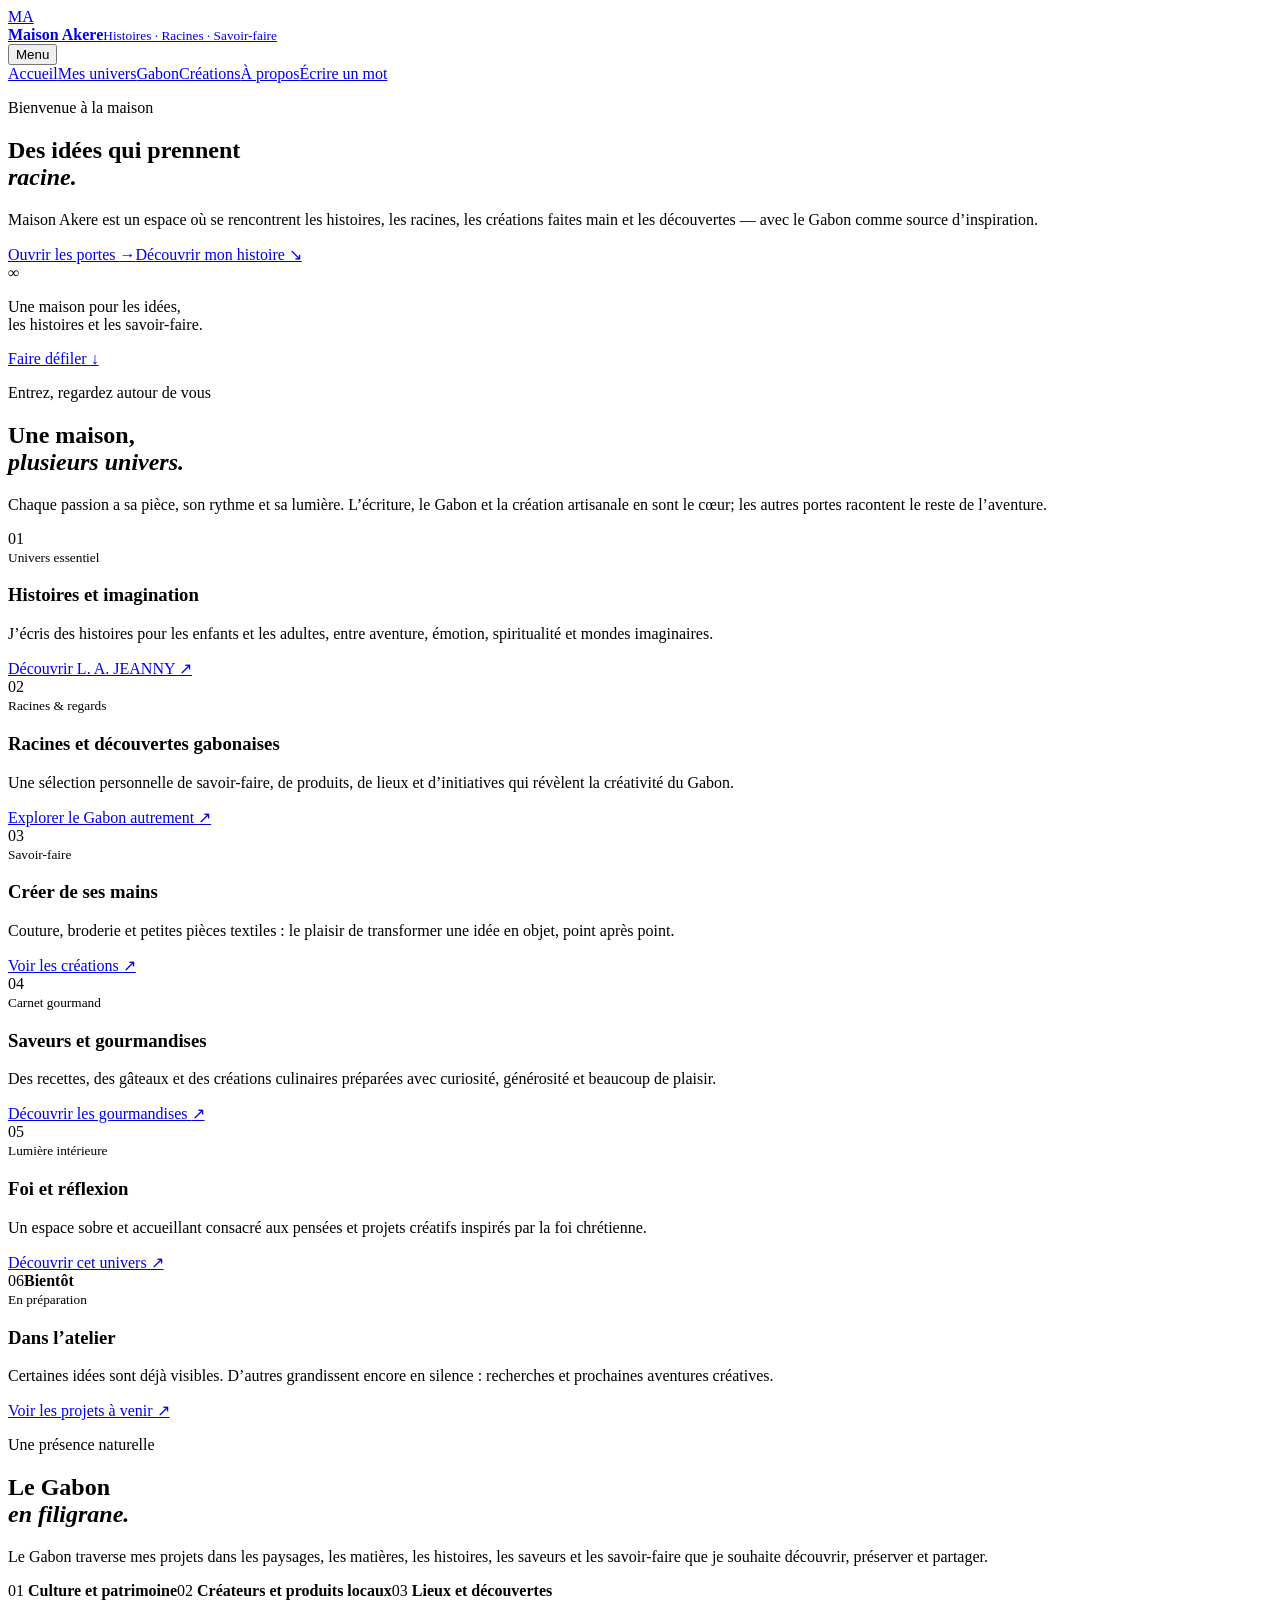
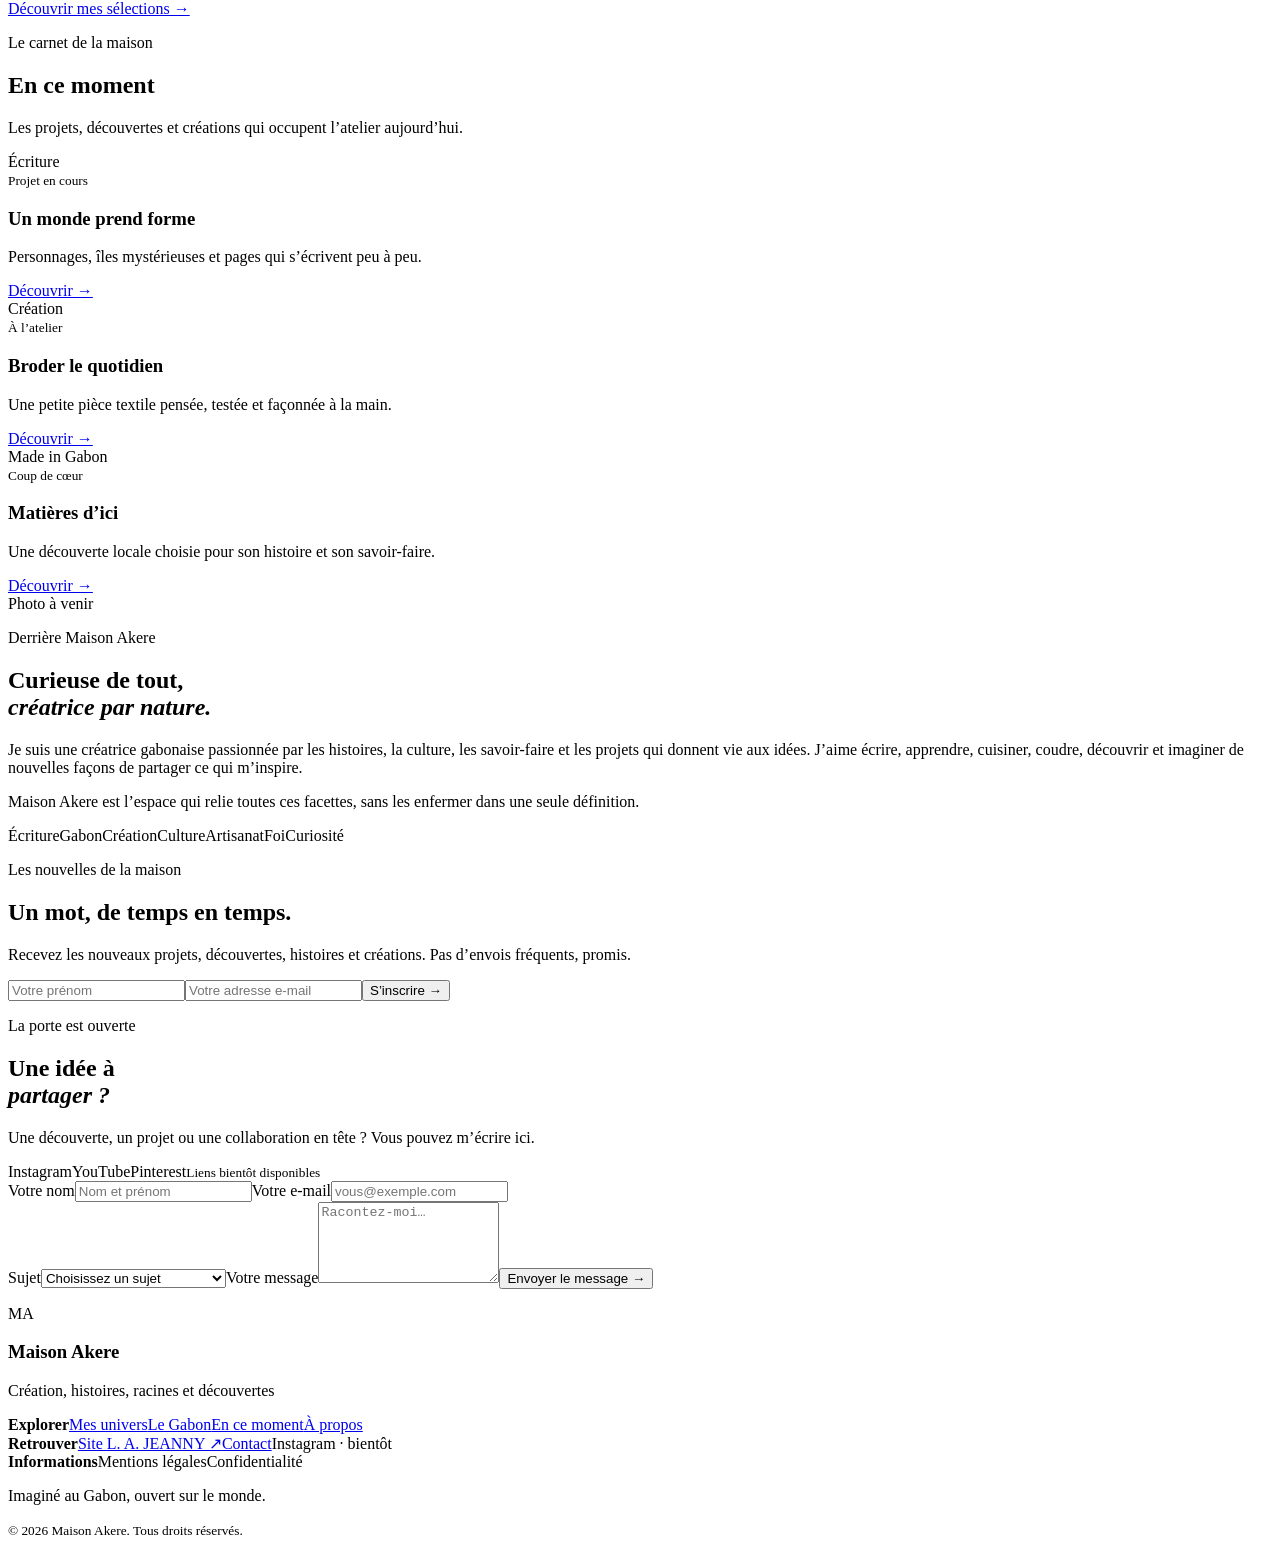
==== index.html @ 257a2a47 "Add Maison Akere website" ====
<!doctype html>
<html lang="fr">
<head>
  <meta charset="utf-8"><meta name="viewport" content="width=device-width,initial-scale=1">
  <meta name="description" content="Maison Akere : histoires, racines et savoir-faire.">
  <title>Maison Akere — Histoires, racines et savoir-faire</title>
  <link rel="stylesheet" href="style.css">
</head>
<body>
<header class="site-header"><a class="brand" href="#accueil"><span>MA</span><div><b>Maison Akere</b><small>Histoires · Racines · Savoir-faire</small></div></a><button class="menu" aria-expanded="false">Menu</button><nav><a href="#accueil">Accueil</a><a href="#univers">Mes univers</a><a href="#gabon">Gabon</a><a href="#creations">Créations</a><a href="#apropos">À propos</a><a class="nav-cta" href="#contact">Écrire un mot</a></nav></header>
<main>
<section class="hero" id="accueil"><div class="hero-image"></div><div class="hero-shade"></div><div class="hero-content"><p class="eyebrow light">Bienvenue à la maison</p><h1>Des idées qui prennent<br><em>racine.</em></h1><p>Maison Akere est un espace où se rencontrent les histoires, les racines, les créations faites main et les découvertes — avec le Gabon comme source d’inspiration.</p><div class="actions"><a class="button gold" href="#univers">Ouvrir les portes <span>→</span></a><a class="text-link light" href="#apropos">Découvrir mon histoire ↘</a></div></div><div class="hero-note"><span>∞</span><p>Une maison pour les idées,<br>les histoires et les savoir-faire.</p></div><a href="#univers" class="scroll">Faire défiler <i>↓</i></a></section>

<section class="intro section-pad" id="univers"><div><p class="eyebrow">Entrez, regardez autour de vous</p><h2>Une maison,<br><em>plusieurs univers.</em></h2></div><p class="lead">Chaque passion a sa pièce, son rythme et sa lumière. L’écriture, le Gabon et la création artisanale en sont le cœur; les autres portes racontent le reste de l’aventure.</p></section>

<section class="rooms section-pad" id="creations">
<article class="room featured"><div class="room-img writing"><span>01</span></div><div class="room-copy"><small>Univers essentiel</small><h3>Histoires et imagination</h3><p>J’écris des histoires pour les enfants et les adultes, entre aventure, émotion, spiritualité et mondes imaginaires.</p><a href="https://la-jeanny-auteure.thewordofgodrevealed.chatgpt.site/" target="_blank" rel="noreferrer">Découvrir L. A. JEANNY <span>↗</span></a></div></article>
<article class="room featured"><div class="room-img roots"><span>02</span></div><div class="room-copy"><small>Racines & regards</small><h3>Racines et découvertes gabonaises</h3><p>Une sélection personnelle de savoir-faire, de produits, de lieux et d’initiatives qui révèlent la créativité du Gabon.</p><a href="#gabon">Explorer le Gabon autrement <span>↗</span></a></div></article>
<article class="room featured"><div class="room-img craft"><span>03</span></div><div class="room-copy"><small>Savoir-faire</small><h3>Créer de ses mains</h3><p>Couture, broderie et petites pièces textiles : le plaisir de transformer une idée en objet, point après point.</p><a href="#contact">Voir les créations <span>↗</span></a></div></article>
<article class="room"><div class="room-img cake"><span>04</span></div><div class="room-copy"><small>Carnet gourmand</small><h3>Saveurs et gourmandises</h3><p>Des recettes, des gâteaux et des créations culinaires préparées avec curiosité, générosité et beaucoup de plaisir.</p><a href="#moment">Découvrir les gourmandises <span>↗</span></a></div></article>
<article class="room"><div class="room-img faith"><span>05</span></div><div class="room-copy"><small>Lumière intérieure</small><h3>Foi et réflexion</h3><p>Un espace sobre et accueillant consacré aux pensées et projets créatifs inspirés par la foi chrétienne.</p><a href="#moment">Découvrir cet univers <span>↗</span></a></div></article>
<article class="room"><div class="room-img workshop"><span>06</span><b>Bientôt</b></div><div class="room-copy"><small>En préparation</small><h3>Dans l’atelier</h3><p>Certaines idées sont déjà visibles. D’autres grandissent encore en silence : recherches et prochaines aventures créatives.</p><a href="#moment">Voir les projets à venir <span>↗</span></a></div></article>
</section>

<section class="gabon" id="gabon"><div class="gabon-photo"></div><div class="gabon-copy"><p class="eyebrow light">Une présence naturelle</p><h2>Le Gabon<br><em>en filigrane.</em></h2><p>Le Gabon traverse mes projets dans les paysages, les matières, les histoires, les saveurs et les savoir-faire que je souhaite découvrir, préserver et partager.</p><div class="gabon-list"><span>01 <b>Culture et patrimoine</b></span><span>02 <b>Créateurs et produits locaux</b></span><span>03 <b>Lieux et découvertes</b></span></div><a class="button outline" href="#moment">Découvrir mes sélections →</a></div></section>

<section class="now section-pad" id="moment"><div class="section-head"><div><p class="eyebrow">Le carnet de la maison</p><h2>En ce moment</h2></div><p>Les projets, découvertes et créations qui occupent l’atelier aujourd’hui.</p></div><div class="now-grid"><article><div class="now-img book"><span>Écriture</span></div><small>Projet en cours</small><h3>Un monde prend forme</h3><p>Personnages, îles mystérieuses et pages qui s’écrivent peu à peu.</p><a href="https://la-jeanny-auteure.thewordofgodrevealed.chatgpt.site/" target="_blank" rel="noreferrer">Découvrir →</a></article><article><div class="now-img stitch"><span>Création</span></div><small>À l’atelier</small><h3>Broder le quotidien</h3><p>Une petite pièce textile pensée, testée et façonnée à la main.</p><a href="#contact">Découvrir →</a></article><article><div class="now-img local"><span>Made in Gabon</span></div><small>Coup de cœur</small><h3>Matières d’ici</h3><p>Une découverte locale choisie pour son histoire et son savoir-faire.</p><a href="#gabon">Découvrir →</a></article></div></section>

<section class="about section-pad" id="apropos"><div class="portrait"><span>Photo à venir</span></div><div class="about-copy"><p class="eyebrow">Derrière Maison Akere</p><h2>Curieuse de tout,<br><em>créatrice par nature.</em></h2><p>Je suis une créatrice gabonaise passionnée par les histoires, la culture, les savoir-faire et les projets qui donnent vie aux idées. J’aime écrire, apprendre, cuisiner, coudre, découvrir et imaginer de nouvelles façons de partager ce qui m’inspire.</p><p>Maison Akere est l’espace qui relie toutes ces facettes, sans les enfermer dans une seule définition.</p><div class="tags"><span>Écriture</span><span>Gabon</span><span>Création</span><span>Culture</span><span>Artisanat</span><span>Foi</span><span>Curiosité</span></div></div></section>

<section class="newsletter"><div><p class="eyebrow light">Les nouvelles de la maison</p><h2>Un mot, de temps en temps.</h2><p>Recevez les nouveaux projets, découvertes, histoires et créations. Pas d’envois fréquents, promis.</p></div><form data-message="Merci ! La newsletter ouvrira prochainement."><input aria-label="Votre prénom" placeholder="Votre prénom" required><input aria-label="Votre adresse e-mail" type="email" placeholder="Votre adresse e-mail" required><button>S’inscrire →</button></form></section>

<section class="contact section-pad" id="contact"><div><p class="eyebrow">La porte est ouverte</p><h2>Une idée à<br><em>partager ?</em></h2><p>Une découverte, un projet ou une collaboration en tête ? Vous pouvez m’écrire ici.</p><div class="socials"><span>Instagram</span><span>YouTube</span><span>Pinterest</span><small>Liens bientôt disponibles</small></div></div><form class="contact-form" data-message="Merci pour votre message. Le formulaire sera bientôt relié à ma messagerie."><div><label>Votre nom<input required placeholder="Nom et prénom"></label><label>Votre e-mail<input required type="email" placeholder="vous@exemple.com"></label></div><label>Sujet<select required><option value="" selected disabled>Choisissez un sujet</option><option>Projet ou collaboration</option><option>Question sur mes livres</option><option>Création artisanale</option><option>Découverte Made in Gabon</option><option>Autre demande</option></select></label><label>Votre message<textarea required rows="5" placeholder="Racontez-moi…"></textarea></label><button class="button dark">Envoyer le message →</button><p class="notice" role="status"></p></form></section>
</main>
<footer><div class="footer-brand"><span>MA</span><h3>Maison Akere</h3><p>Création, histoires, racines et découvertes</p></div><div><b>Explorer</b><a href="#univers">Mes univers</a><a href="#gabon">Le Gabon</a><a href="#moment">En ce moment</a><a href="#apropos">À propos</a></div><div><b>Retrouver</b><a href="https://la-jeanny-auteure.thewordofgodrevealed.chatgpt.site/" target="_blank">Site L. A. JEANNY ↗</a><a href="#contact">Contact</a><span>Instagram · bientôt</span></div><div><b>Informations</b><span>Mentions légales</span><span>Confidentialité</span></div><p class="signature">Imaginé au Gabon, ouvert sur le monde.</p><small class="copyright">© 2026 Maison Akere. Tous droits réservés.</small></footer>
<script src="script.js"></script>
</body></html>
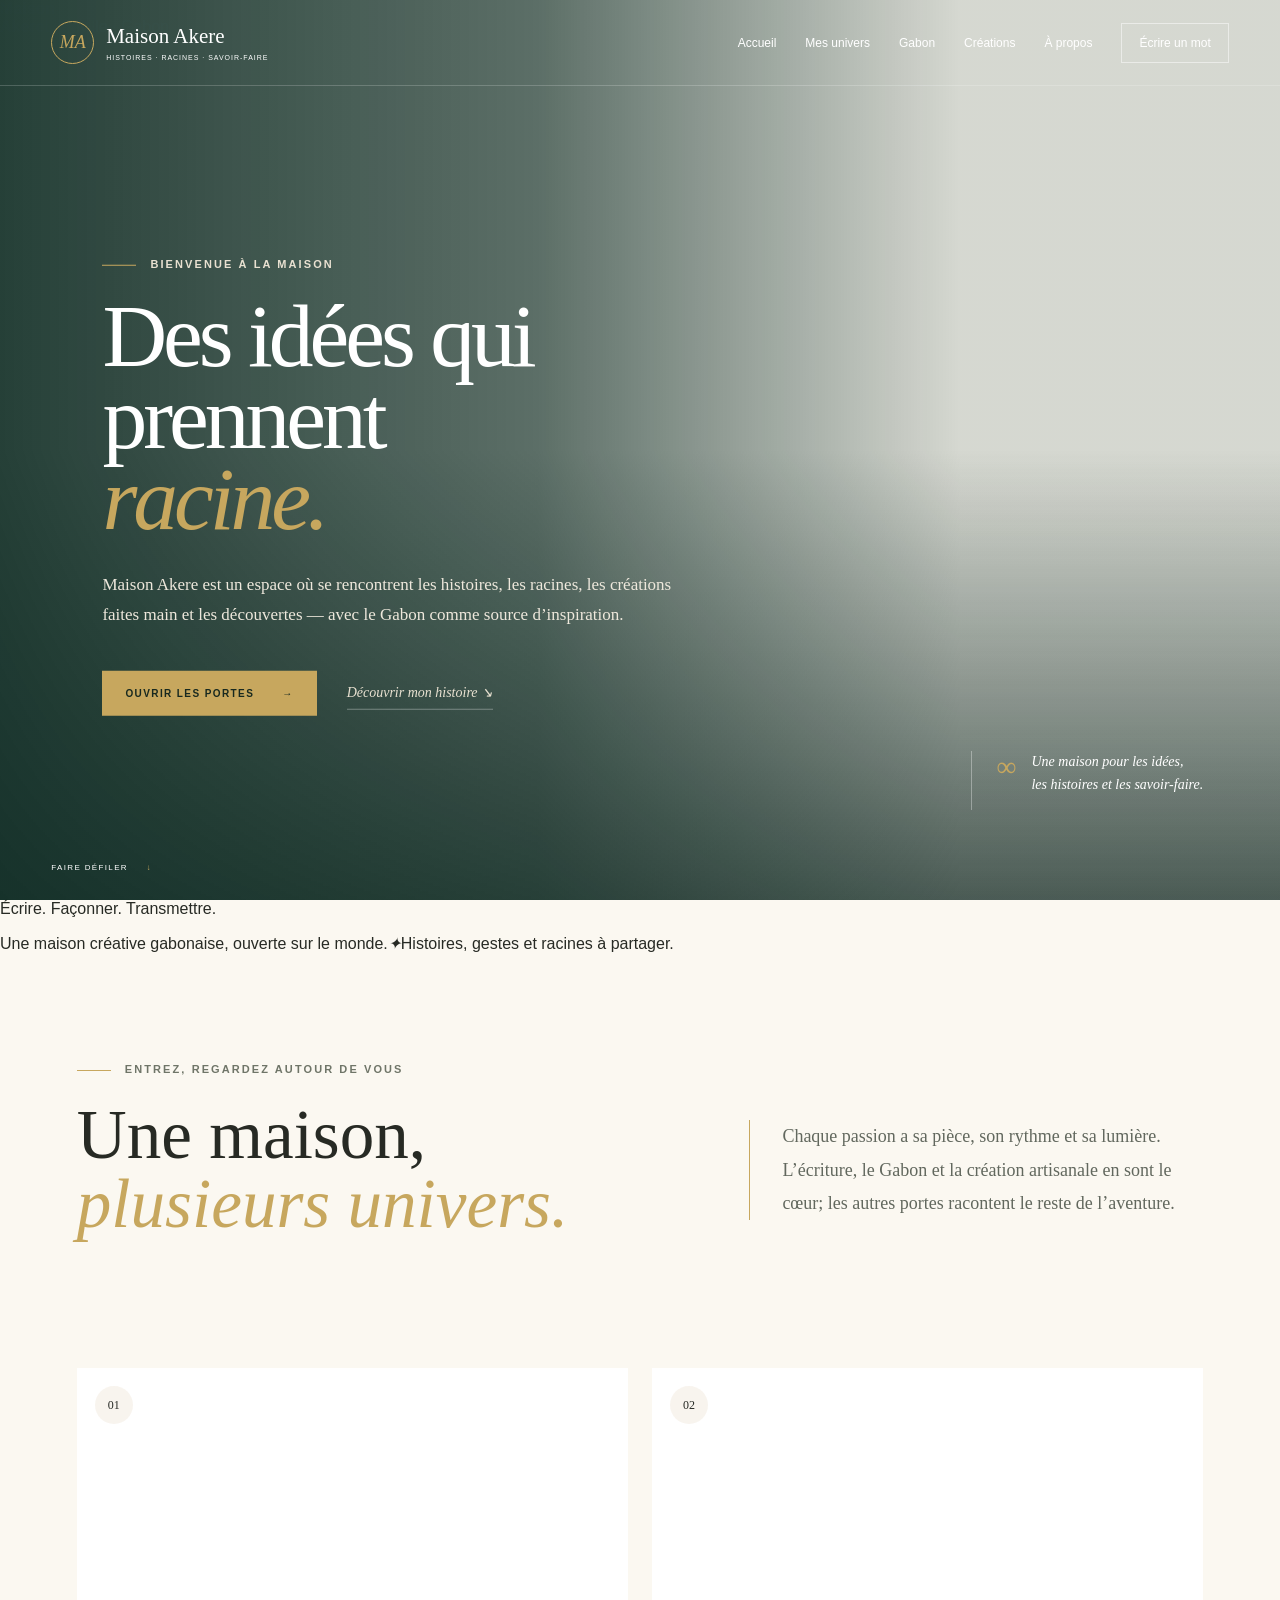
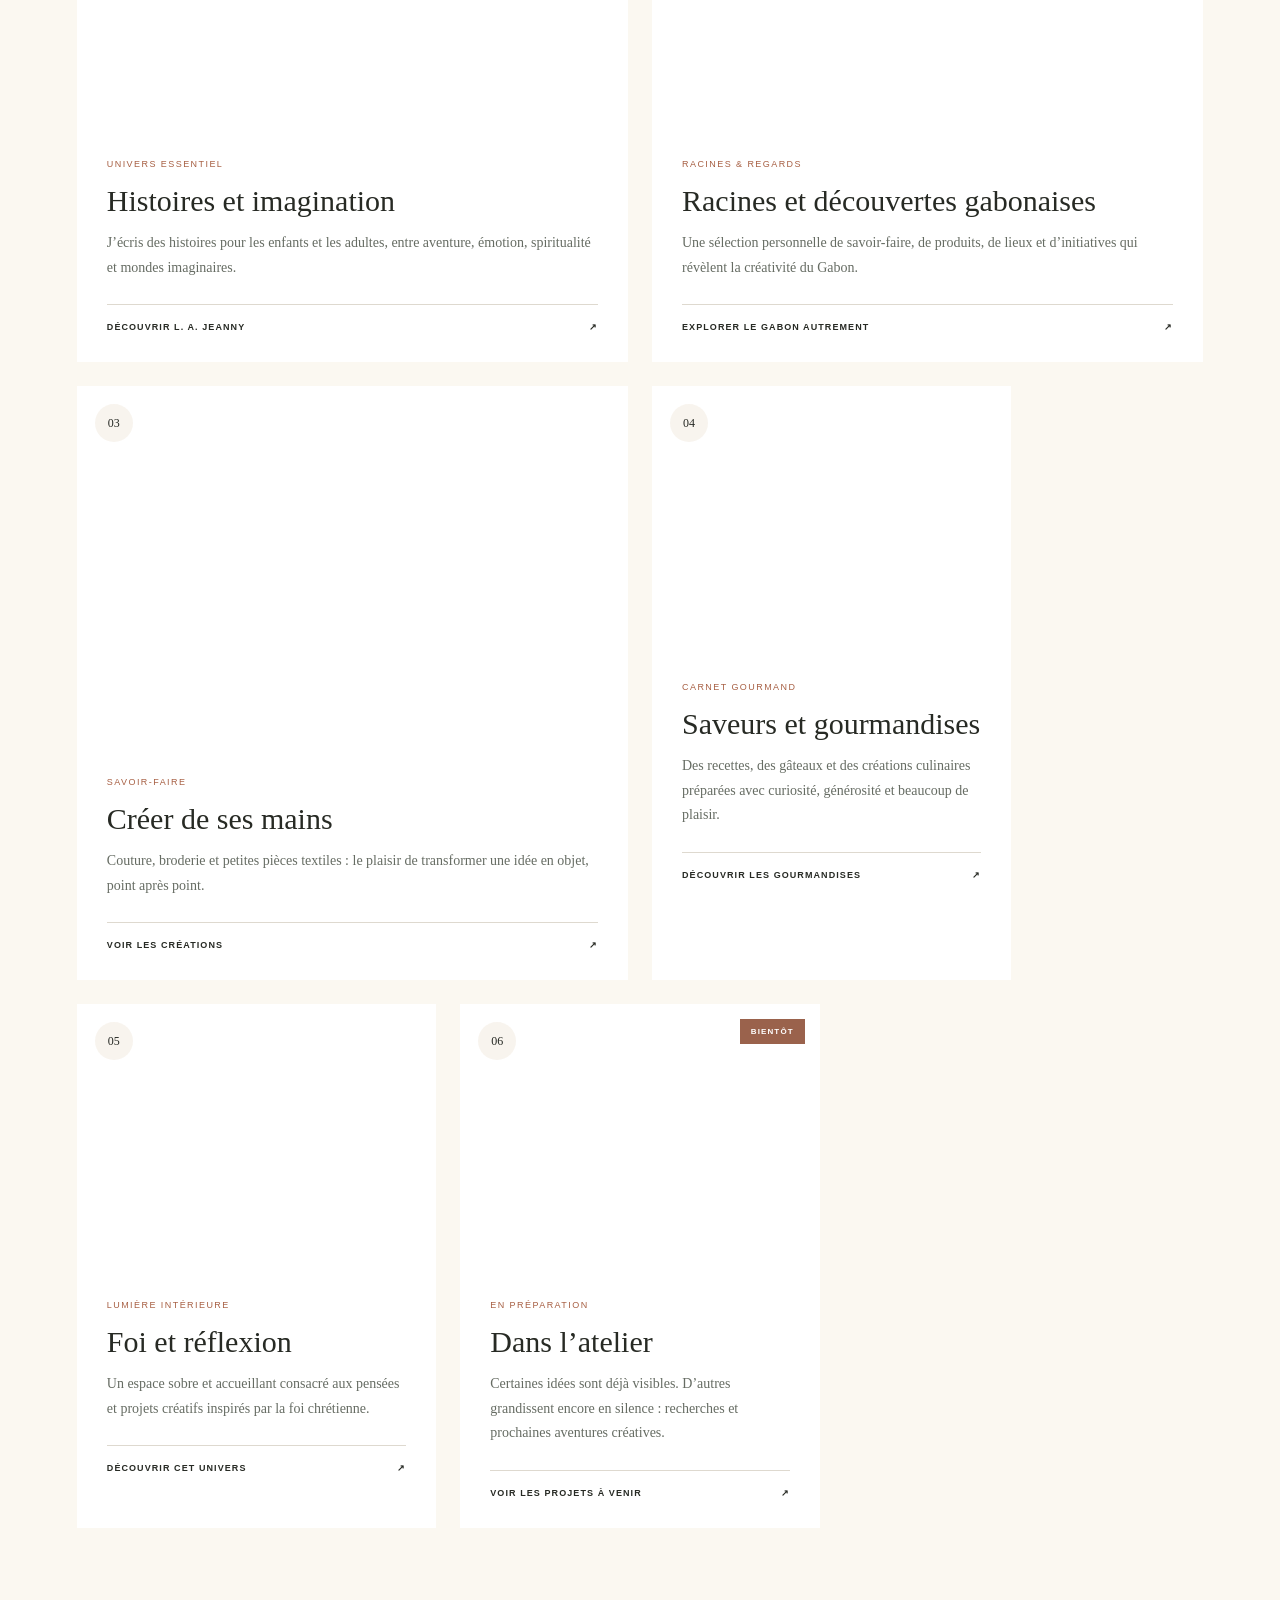
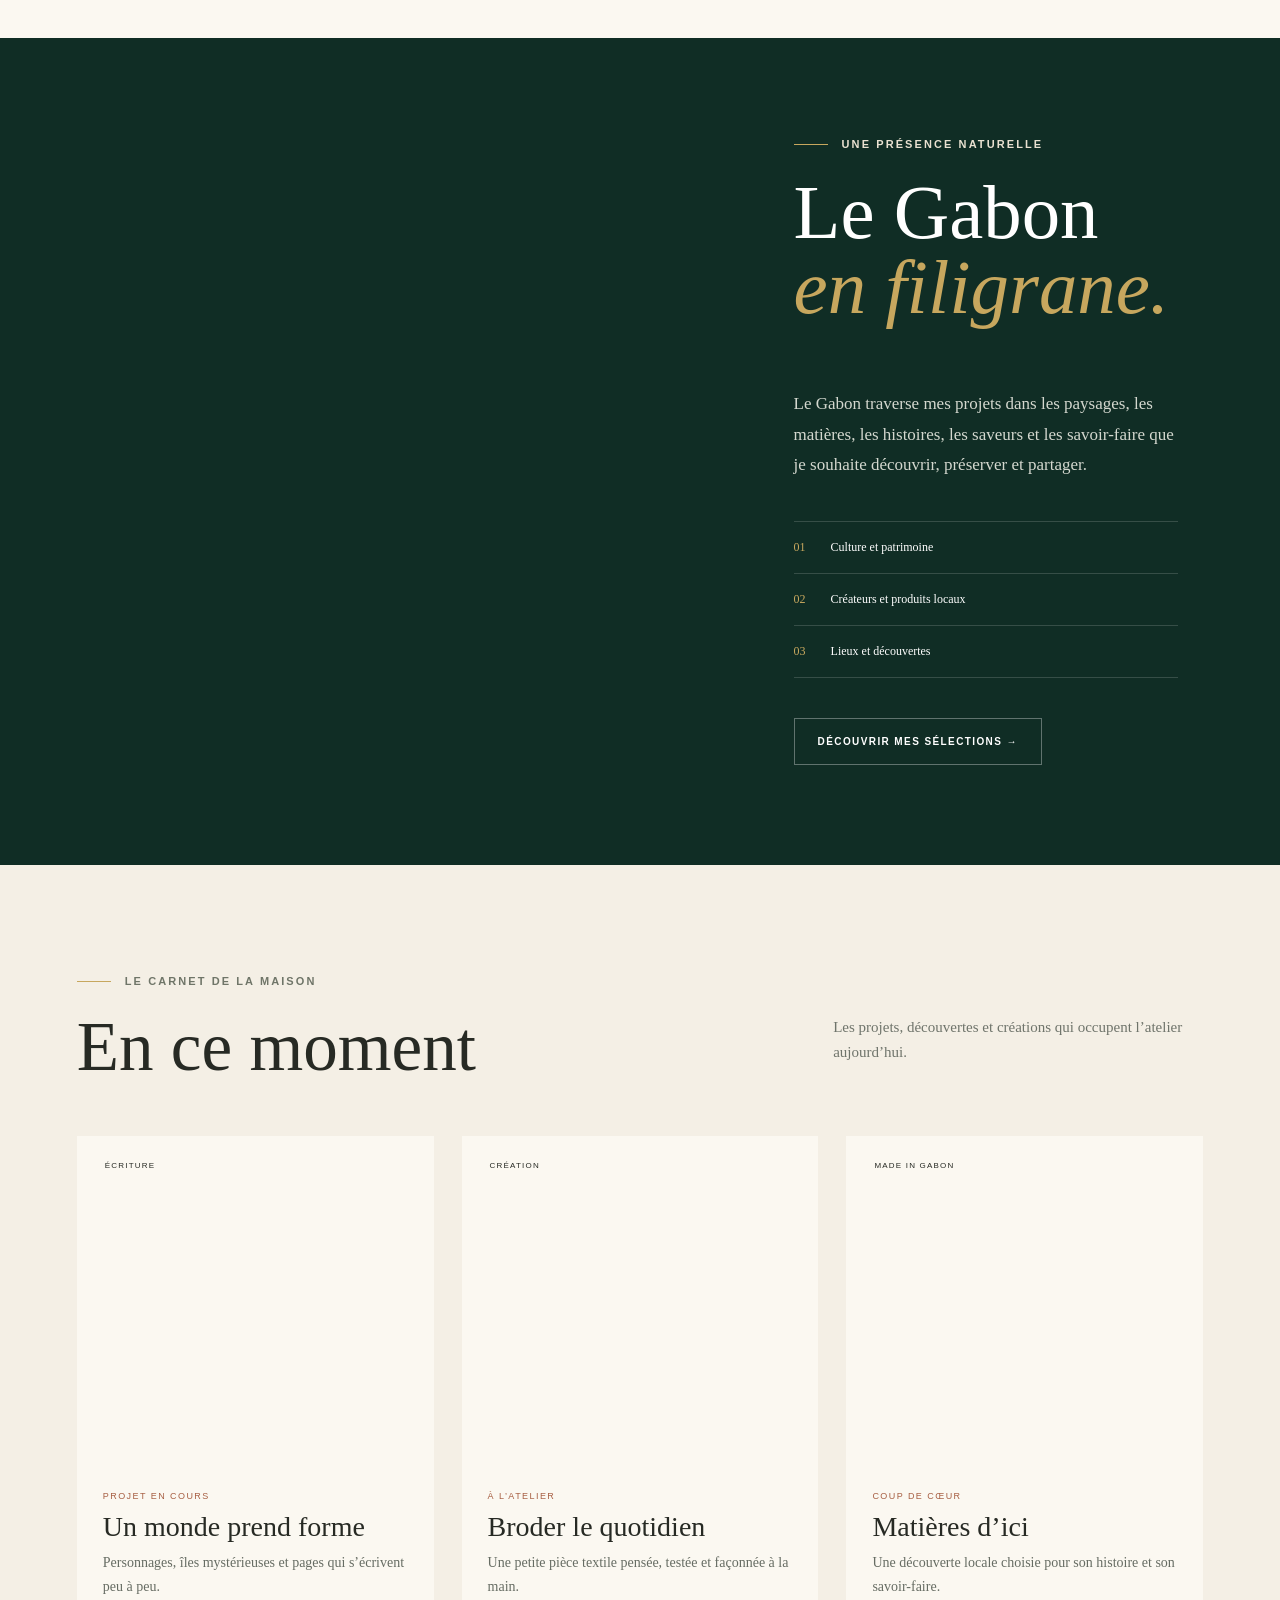
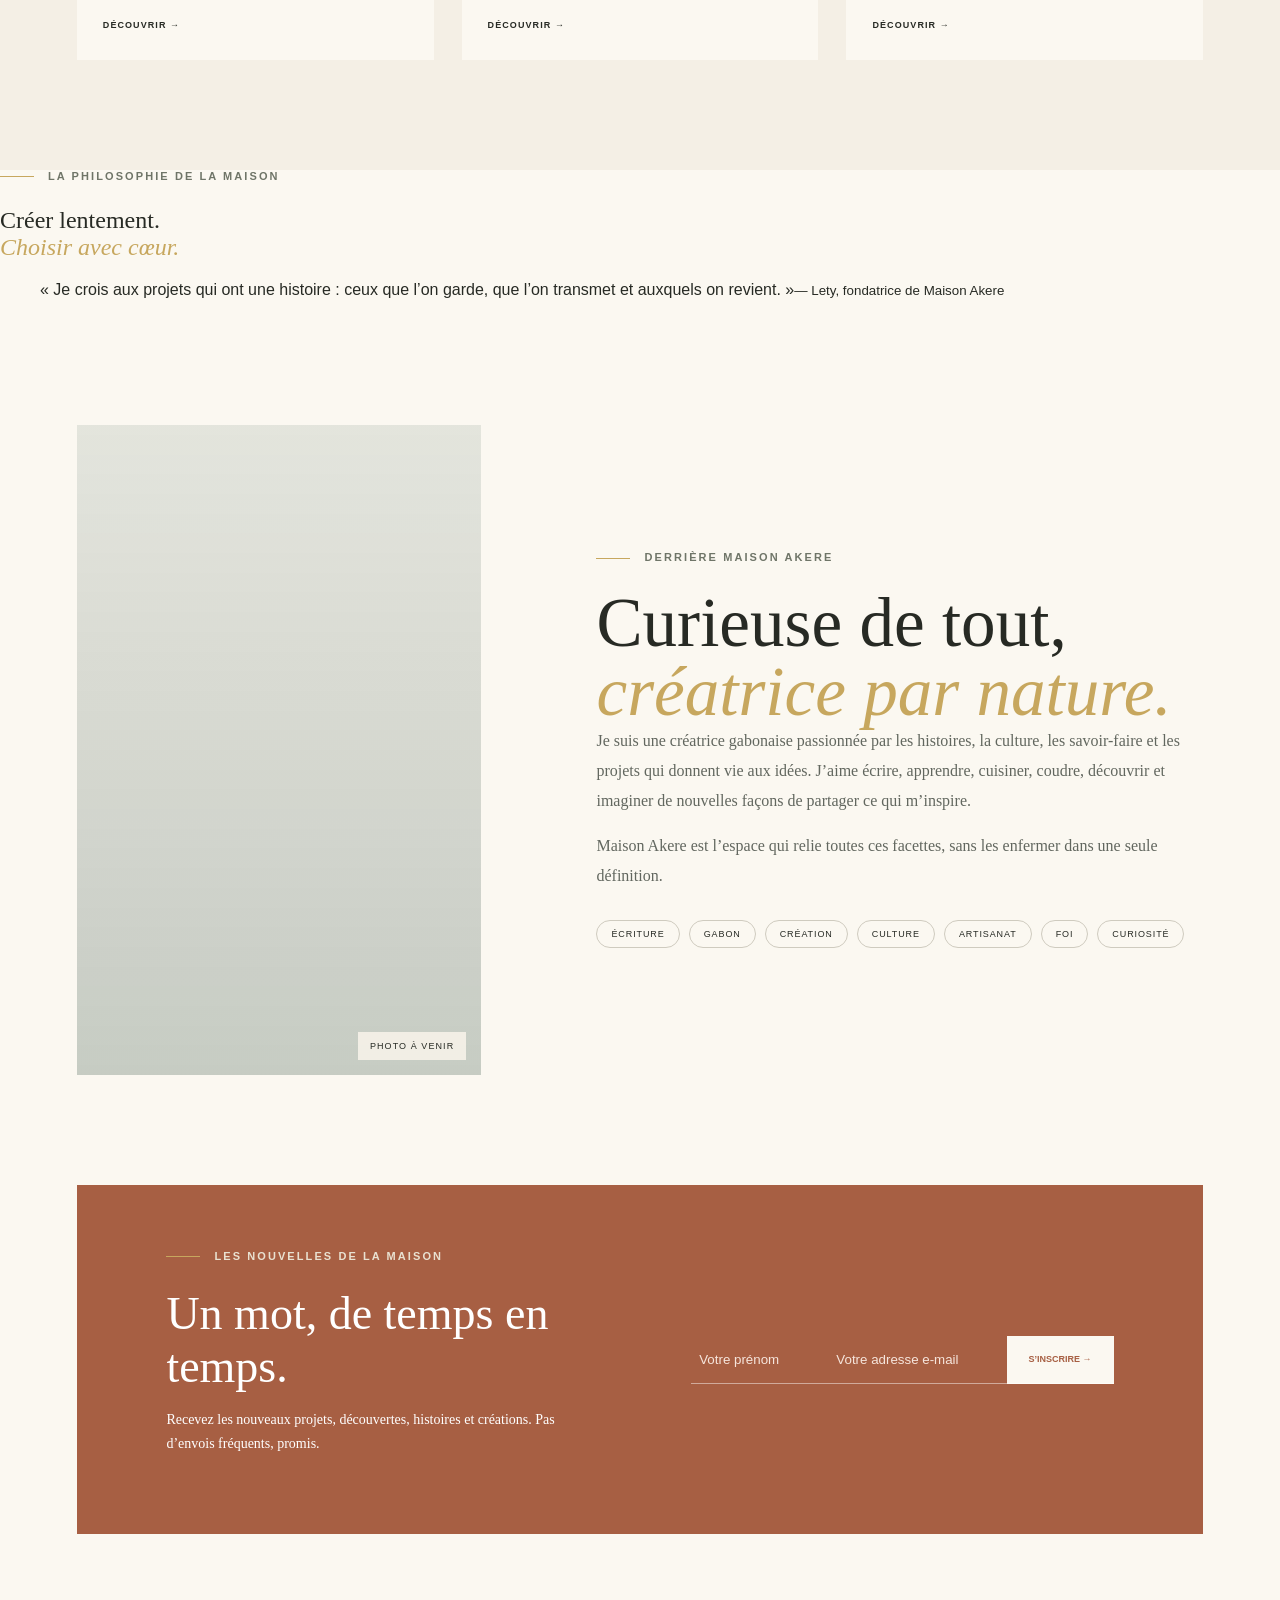
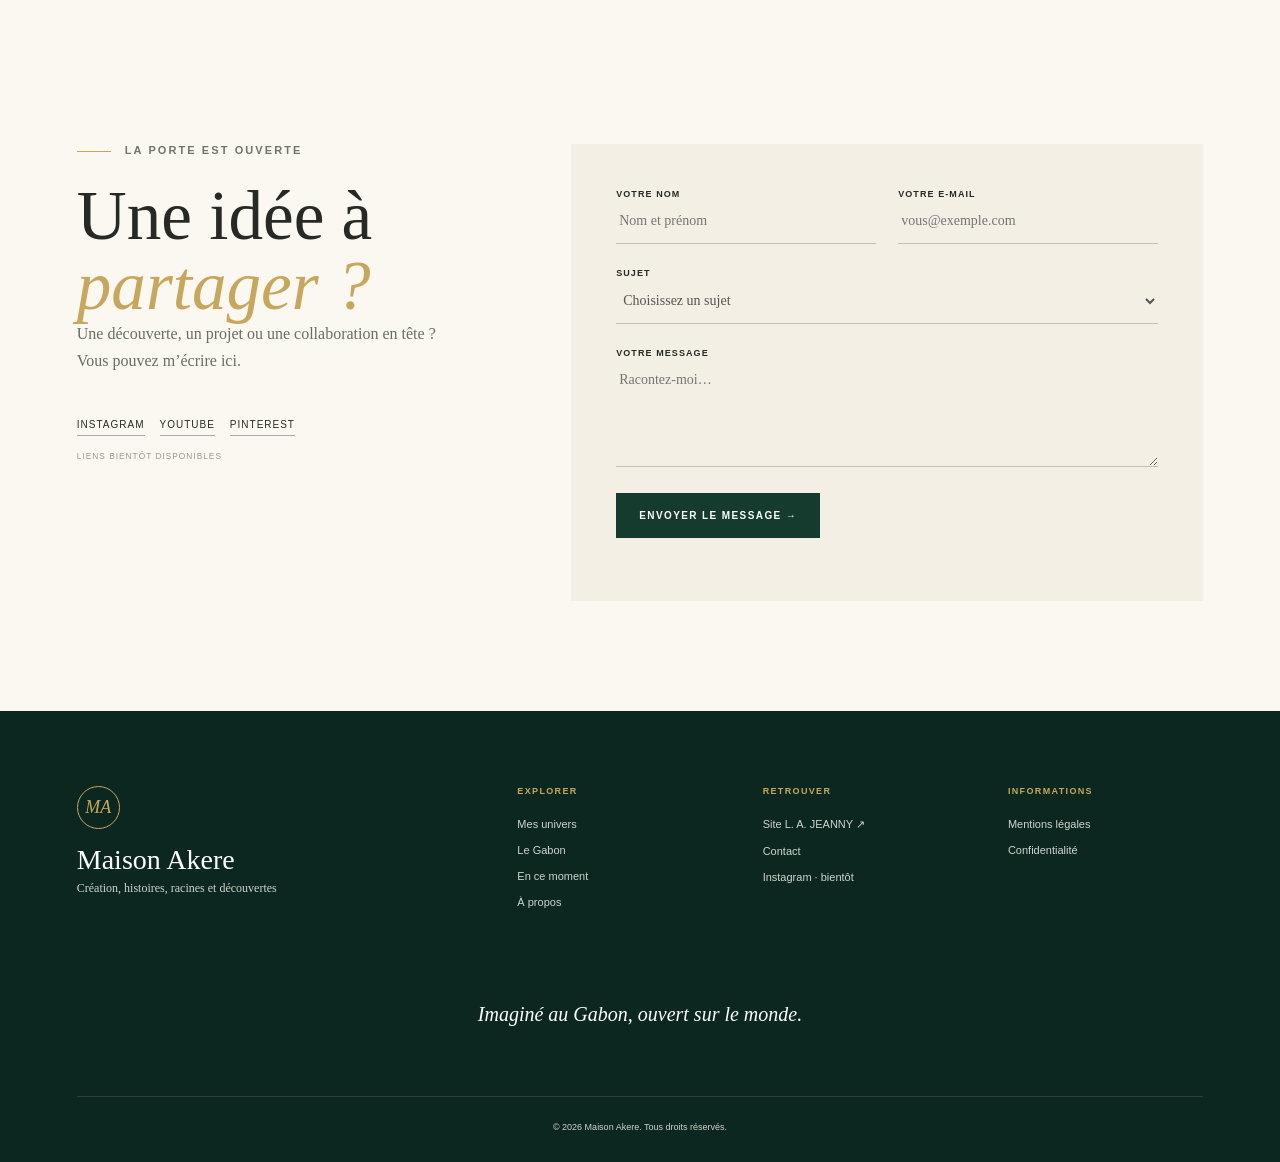
==== commit 19e76ebd: "Elevate Maison Akere editorial design" ====
--- a/index.html
+++ b/index.html
@@ -9,7 +9,7 @@
 <body>
 <header class="site-header"><a class="brand" href="#accueil"><span>MA</span><div><b>Maison Akere</b><small>Histoires · Racines · Savoir-faire</small></div></a><button class="menu" aria-expanded="false">Menu</button><nav><a href="#accueil">Accueil</a><a href="#univers">Mes univers</a><a href="#gabon">Gabon</a><a href="#creations">Créations</a><a href="#apropos">À propos</a><a class="nav-cta" href="#contact">Écrire un mot</a></nav></header>
 <main>
-<section class="hero" id="accueil"><div class="hero-image"></div><div class="hero-shade"></div><div class="hero-content"><p class="eyebrow light">Bienvenue à la maison</p><h1>Des idées qui prennent<br><em>racine.</em></h1><p>Maison Akere est un espace où se rencontrent les histoires, les racines, les créations faites main et les découvertes — avec le Gabon comme source d’inspiration.</p><div class="actions"><a class="button gold" href="#univers">Ouvrir les portes <span>→</span></a><a class="text-link light" href="#apropos">Découvrir mon histoire ↘</a></div></div><div class="hero-note"><span>∞</span><p>Une maison pour les idées,<br>les histoires et les savoir-faire.</p></div><a href="#univers" class="scroll">Faire défiler <i>↓</i></a></section>
+<section class="hero" id="accueil"><div class="hero-image"></div><div class="hero-shade"></div><div class="hero-content"><p class="eyebrow light">Bienvenue à la maison</p><h1>Des idées qui prennent<br><em>racine.</em></h1><p>Maison Akere est un espace où se rencontrent les histoires, les racines, les créations faites main et les découvertes — avec le Gabon comme source d’inspiration.</p><div class="actions"><a class="button gold" href="#univers">Ouvrir les portes <span>→</span></a><a class="text-link light" href="#apropos">Découvrir mon histoire ↘</a></div></div><div class="hero-note"><span>∞</span><p>Une maison pour les idées,<br>les histoires et les savoir-faire.</p></div><div class="hero-stamp" aria-hidden="true"><b>Maison<br>Akere</b><span>Libreville · Gabon</span></div><a href="#univers" class="scroll">Faire défiler <i>↓</i></a></section><section class="manifesto"><p>Écrire. Façonner. Transmettre.</p><span>Une maison créative gabonaise, ouverte sur le monde.</span><i>✦</i><span>Histoires, gestes et racines à partager.</span></section>
 
 <section class="intro section-pad" id="univers"><div><p class="eyebrow">Entrez, regardez autour de vous</p><h2>Une maison,<br><em>plusieurs univers.</em></h2></div><p class="lead">Chaque passion a sa pièce, son rythme et sa lumière. L’écriture, le Gabon et la création artisanale en sont le cœur; les autres portes racontent le reste de l’aventure.</p></section>
 
@@ -26,6 +26,8 @@
 
 <section class="now section-pad" id="moment"><div class="section-head"><div><p class="eyebrow">Le carnet de la maison</p><h2>En ce moment</h2></div><p>Les projets, découvertes et créations qui occupent l’atelier aujourd’hui.</p></div><div class="now-grid"><article><div class="now-img book"><span>Écriture</span></div><small>Projet en cours</small><h3>Un monde prend forme</h3><p>Personnages, îles mystérieuses et pages qui s’écrivent peu à peu.</p><a href="https://la-jeanny-auteure.thewordofgodrevealed.chatgpt.site/" target="_blank" rel="noreferrer">Découvrir →</a></article><article><div class="now-img stitch"><span>Création</span></div><small>À l’atelier</small><h3>Broder le quotidien</h3><p>Une petite pièce textile pensée, testée et façonnée à la main.</p><a href="#contact">Découvrir →</a></article><article><div class="now-img local"><span>Made in Gabon</span></div><small>Coup de cœur</small><h3>Matières d’ici</h3><p>Une découverte locale choisie pour son histoire et son savoir-faire.</p><a href="#gabon">Découvrir →</a></article></div></section>
 
+<section class="atelier-note"><div><p class="eyebrow">La philosophie de la maison</p><h2>Créer lentement.<br><em>Choisir avec cœur.</em></h2></div><blockquote>« Je crois aux projets qui ont une histoire : ceux que l’on garde, que l’on transmet et auxquels on revient. »<small>— Lety, fondatrice de Maison Akere</small></blockquote></section>
+
 <section class="about section-pad" id="apropos"><div class="portrait"><span>Photo à venir</span></div><div class="about-copy"><p class="eyebrow">Derrière Maison Akere</p><h2>Curieuse de tout,<br><em>créatrice par nature.</em></h2><p>Je suis une créatrice gabonaise passionnée par les histoires, la culture, les savoir-faire et les projets qui donnent vie aux idées. J’aime écrire, apprendre, cuisiner, coudre, découvrir et imaginer de nouvelles façons de partager ce qui m’inspire.</p><p>Maison Akere est l’espace qui relie toutes ces facettes, sans les enfermer dans une seule définition.</p><div class="tags"><span>Écriture</span><span>Gabon</span><span>Création</span><span>Culture</span><span>Artisanat</span><span>Foi</span><span>Curiosité</span></div></div></section>
 
 <section class="newsletter"><div><p class="eyebrow light">Les nouvelles de la maison</p><h2>Un mot, de temps en temps.</h2><p>Recevez les nouveaux projets, découvertes, histoires et créations. Pas d’envois fréquents, promis.</p></div><form data-message="Merci ! La newsletter ouvrira prochainement."><input aria-label="Votre prénom" placeholder="Votre prénom" required><input aria-label="Votre adresse e-mail" type="email" placeholder="Votre adresse e-mail" required><button>S’inscrire →</button></form></section>
--- a/style.css
+++ b/style.css
@@ -0,0 +1 @@
+:root{--cream:#f4efe5;--paper:#fbf8f1;--forest:#153b2f;--deep:#102d25;--gold:#c7a75e;--clay:#a75f43;--ink:#272a24}*{box-sizing:border-box}html{scroll-behavior:smooth}body{margin:0;background:var(--paper);color:var(--ink);font-family:"Trebuchet MS",Arial,sans-serif}a{color:inherit;text-decoration:none}h1,h2,h3,p{margin-top:0}h1,h2,h3{font-family:Georgia,serif;font-weight:400}em{color:var(--gold)}.section-pad{padding:110px max(6vw,28px)}.eyebrow{text-transform:uppercase;letter-spacing:.19em;font-size:11px;font-weight:700;margin-bottom:25px;color:#6f7568}.eyebrow:before{content:"";display:inline-block;width:34px;height:1px;background:var(--gold);vertical-align:middle;margin-right:14px}.light{color:#e9e1d1}.site-header{height:86px;padding:0 max(4vw,22px);display:flex;align-items:center;justify-content:space-between;position:absolute;z-index:2;width:100%;color:#fff;border-bottom:1px solid #ffffff30}.brand{display:flex;align-items:center;gap:12px}.brand>span,.footer-brand>span{width:43px;height:43px;border:1px solid var(--gold);border-radius:50%;display:grid;place-items:center;font:italic 18px Georgia;color:var(--gold)}.brand b{display:block;font:21px Georgia}.brand small{display:block;text-transform:uppercase;letter-spacing:.14em;font-size:7px;margin-top:5px}nav{display:flex;align-items:center;gap:29px;font-size:12px}nav a:hover{color:var(--gold)}.nav-cta{border:1px solid #ffffff80;padding:12px 17px}.menu{display:none;background:none;border:0;color:white;text-transform:uppercase;letter-spacing:.1em}.hero{height:min(900px,100vh);min-height:690px;color:white;position:relative;overflow:hidden}.hero-image,.hero-shade{position:absolute;inset:0}.hero-image{background:url('https://images.unsplash.com/photo-1499750310107-5fef28a66643?auto=format&fit=crop&w=2000&q=88') center/cover;transform:scale(1.05);animation:zoom 18s ease-out both}.hero-shade{background:linear-gradient(90deg,#102d25e8 0%,#102d25ad 42%,#102d2528 75%),linear-gradient(0deg,#0b211bb0,transparent 50%)}@keyframes zoom{to{transform:scale(1)}}.hero-content{position:absolute;left:max(8vw,40px);top:50%;transform:translateY(-42%);max-width:720px}.hero h1{font-size:clamp(58px,7vw,104px);line-height:.91;letter-spacing:-.045em;margin-bottom:30px}.hero-content>p:not(.eyebrow){max-width:570px;font:17px/1.8 Georgia;color:#eee8dc}.actions{display:flex;gap:30px;align-items:center;margin-top:40px}.button{display:inline-flex;align-items:center;justify-content:center;gap:28px;padding:17px 23px;text-transform:uppercase;letter-spacing:.14em;font-size:10px;font-weight:700;border:0;cursor:pointer;transition:.25s}.button:hover,.room:hover,.now article:hover{transform:translateY(-4px)}.gold{background:var(--gold);color:#18291f}.text-link{font:italic 14px Georgia;border-bottom:1px solid #ffffff55;padding:8px 0}.hero-note{position:absolute;right:6vw;bottom:90px;border-left:1px solid #ffffff55;padding-left:25px;display:flex;gap:15px}.hero-note span{color:var(--gold);font:28px Georgia}.hero-note p{font:italic 14px/1.6 Georgia}.scroll{position:absolute;left:4vw;bottom:28px;text-transform:uppercase;letter-spacing:.17em;font-size:8px}.scroll i{font-style:normal;margin-left:15px;color:var(--gold)}.intro{display:grid;grid-template-columns:1.2fr 1fr;gap:10vw;align-items:end}.intro h2,.section-head h2,.about h2,.contact h2{font-size:clamp(48px,5.4vw,80px);line-height:1;margin:0}.lead{font:18px/1.85 Georgia;color:#62685e;border-left:1px solid var(--gold);padding-left:32px}.rooms{padding-top:20px;display:grid;grid-template-columns:repeat(6,1fr);gap:24px}.room{grid-column:span 2;background:#fff;overflow:hidden;transition:.35s}.room.featured{grid-column:span 3}.room-img{height:260px;background-size:cover;background-position:center;position:relative;filter:saturate(.78)}.featured .room-img{height:355px}.writing{background-image:url('https://images.unsplash.com/photo-1455390582262-044cdead277a?auto=format&fit=crop&w=1200&q=85')}.roots{background-image:url('https://images.unsplash.com/photo-1516690561799-46d8f74f9abf?auto=format&fit=crop&w=1200&q=85')}.craft{background-image:url('https://images.unsplash.com/photo-1558618666-fcd25c85cd64?auto=format&fit=crop&w=1200&q=85')}.cake{background-image:url('https://images.unsplash.com/photo-1486427944299-d1955d23e34d?auto=format&fit=crop&w=1000&q=85')}.faith{background-image:url('https://images.unsplash.com/photo-1500534623283-312aade485b7?auto=format&fit=crop&w=1000&q=85')}.workshop{background-image:url('https://images.unsplash.com/photo-1518005020951-eccb494ad742?auto=format&fit=crop&w=1000&q=85')}.room-img>span{position:absolute;top:18px;left:18px;background:#f8f3e9dc;width:38px;height:38px;border-radius:50%;display:grid;place-items:center;font:12px Georgia}.room-img>b{position:absolute;right:15px;top:15px;background:var(--clay);color:white;padding:8px 11px;text-transform:uppercase;font-size:8px;letter-spacing:.14em}.room-copy{padding:30px}.room-copy small,.now article>small{color:var(--clay);text-transform:uppercase;letter-spacing:.16em;font-size:9px}.room-copy h3{font-size:30px;margin:13px 0}.room-copy p,.now article p{font:14px/1.75 Georgia;color:#666c63}.room-copy a{display:flex;justify-content:space-between;border-top:1px solid #ded9cf;margin-top:24px;padding-top:17px;text-transform:uppercase;letter-spacing:.12em;font-size:9px;font-weight:700}.gabon{display:grid;grid-template-columns:1.08fr .92fr;min-height:760px;background:var(--deep);color:white}.gabon-photo{background:url('https://images.unsplash.com/photo-1516026672322-bc52d61a55d5?auto=format&fit=crop&w=1400&q=88') center/cover;filter:saturate(.72)}.gabon-copy{padding:100px 8vw}.gabon h2{font-size:clamp(58px,6vw,88px);line-height:.98}.gabon-copy>p:not(.eyebrow){font:17px/1.8 Georgia;color:#d4d8cf}.gabon-list{margin:40px 0}.gabon-list span{display:flex;gap:25px;padding:18px 0;border-top:1px solid #ffffff28;color:var(--gold);font:12px Georgia}.gabon-list span:last-child{border-bottom:1px solid #ffffff28}.gabon-list b{color:white;font-weight:400}.outline{border:1px solid #ffffff55;color:#fff}.now{background:var(--cream)}.section-head{display:flex;justify-content:space-between;align-items:end;margin-bottom:55px}.section-head>p{max-width:370px;font:15px/1.7 Georgia;color:#6f746b}.now-grid{display:grid;grid-template-columns:repeat(3,1fr);gap:28px}.now article{background:var(--paper);padding-bottom:28px;transition:.35s}.now-img{height:330px;background-size:cover;background-position:center;position:relative}.now-img span{position:absolute;top:16px;left:16px;background:var(--paper);padding:9px 12px;text-transform:uppercase;letter-spacing:.15em;font-size:8px}.book{background-image:url('https://images.unsplash.com/photo-1516979187457-637abb4f9353?auto=format&fit=crop&w=1000&q=85')}.stitch{background-image:url('https://images.unsplash.com/photo-1584661156681-540e80a161d3?auto=format&fit=crop&w=1000&q=85')}.local{background-image:url('https://images.unsplash.com/photo-1590736969955-71cc94901144?auto=format&fit=crop&w=1000&q=85')}.now article>*:not(.now-img){margin-left:26px;margin-right:26px}.now article>small{display:block;margin-top:25px}.now article h3{font-size:28px;margin-top:10px;margin-bottom:8px}.now article a{text-transform:uppercase;letter-spacing:.12em;font-size:9px;font-weight:bold}.about{display:grid;grid-template-columns:.8fr 1.2fr;gap:9vw;align-items:center}.portrait{height:650px;background:linear-gradient(#17382b1a,#17382b3b),url('https://images.unsplash.com/photo-1499209974431-9dddcece7f88?auto=format&fit=crop&w=1100&q=85') center/cover;position:relative}.portrait span{position:absolute;bottom:15px;right:15px;background:#f8f4ebdd;padding:9px 12px;font-size:9px;text-transform:uppercase;letter-spacing:.12em}.about-copy>p:not(.eyebrow){font:16px/1.85 Georgia;color:#62675f}.tags{display:flex;flex-wrap:wrap;gap:9px;margin-top:30px}.tags span{border:1px solid #cfcbbf;border-radius:20px;padding:8px 14px;font-size:9px;text-transform:uppercase;letter-spacing:.1em}.newsletter{margin:0 6vw 100px;background:var(--clay);color:white;padding:65px 7vw;display:grid;grid-template-columns:1fr 1fr;gap:8vw;align-items:center}.newsletter h2{font-size:46px;margin-bottom:15px}.newsletter p:not(.eyebrow){font:14px/1.7 Georgia}.newsletter form{display:grid;grid-template-columns:1fr 1.3fr auto}.newsletter input,.newsletter button{border:0;border-bottom:1px solid #ffffff77;background:transparent;color:white;padding:16px 8px;min-width:0}.newsletter input::placeholder{color:#f6e5dc}.newsletter button{background:var(--paper);color:var(--clay);padding:16px 22px;text-transform:uppercase;font-size:9px;font-weight:bold}.contact{display:grid;grid-template-columns:.75fr 1.25fr;gap:9vw}.contact>div>p:not(.eyebrow){font:16px/1.7 Georgia;color:#696e65}.socials{display:flex;gap:15px;flex-wrap:wrap;margin-top:45px;font-size:10px;text-transform:uppercase;letter-spacing:.1em}.socials span{border-bottom:1px solid #aaa;padding-bottom:5px}.socials small{width:100%;color:#96988f}.contact-form{background:var(--cream);padding:45px}.contact-form>div{display:grid;grid-template-columns:1fr 1fr;gap:22px}.contact-form label{display:block;text-transform:uppercase;letter-spacing:.12em;font-size:9px;font-weight:bold;margin-bottom:24px}.contact-form input,.contact-form select,.contact-form textarea{width:100%;border:0;border-bottom:1px solid #c3c0b7;background:transparent;padding:14px 3px;font:14px Georgia;color:#555;outline:none}.contact-form textarea{resize:vertical}.dark{background:var(--forest);color:white}.notice{font:13px/1.5 Georgia;color:var(--forest);margin-top:18px}footer{background:#0c271f;color:#cdd6cf;padding:75px 6vw 30px;display:grid;grid-template-columns:2fr repeat(3,1fr);gap:50px}footer>div:not(.footer-brand){display:flex;flex-direction:column;gap:14px;font-size:11px}footer b{text-transform:uppercase;letter-spacing:.15em;color:var(--gold);font-size:9px;margin-bottom:8px}.footer-brand h3{font-size:28px;color:white;margin:15px 0 5px}.footer-brand p{font:12px Georgia}.signature{grid-column:1/-1;text-align:center;font:italic 20px Georgia;color:white;margin:45px 0 20px}.copyright{grid-column:1/-1;text-align:center;border-top:1px solid #ffffff1f;padding-top:25px;font-size:9px}@media(max-width:900px){nav{display:none;position:absolute;top:86px;left:0;right:0;background:var(--deep);padding:25px;flex-direction:column;align-items:flex-start}nav.open{display:flex}.menu{display:block}.hero-note{display:none}.intro,.gabon,.about,.contact,.newsletter{grid-template-columns:1fr}.rooms{grid-template-columns:1fr 1fr}.room,.room.featured{grid-column:span 1}.now-grid{grid-template-columns:1fr}.gabon-photo{min-height:520px}.portrait{height:540px}.newsletter{gap:30px}footer{grid-template-columns:1fr 1fr}.footer-brand{grid-column:1/-1}}@media(max-width:600px){.section-pad{padding:80px 22px}.brand small{display:none}.hero-content{left:22px;right:22px}.hero h1{font-size:56px}.hero-content>p:not(.eyebrow){font-size:15px}.actions{align-items:flex-start;flex-direction:column;gap:16px}.rooms{grid-template-columns:1fr;padding-top:0}.featured .room-img,.room-img{height:300px}.intro{gap:35px}.gabon-copy{padding:75px 22px}.gabon-photo{min-height:400px}.newsletter{margin:0;padding:60px 22px}.newsletter form{grid-template-columns:1fr}.contact-form{padding:28px 20px}.contact-form>div{grid-template-columns:1fr;gap:0}footer{grid-template-columns:1fr;padding:65px 22px 30px}.footer-brand{grid-column:auto}.signature{margin-top:20px}.scroll{display:none}}
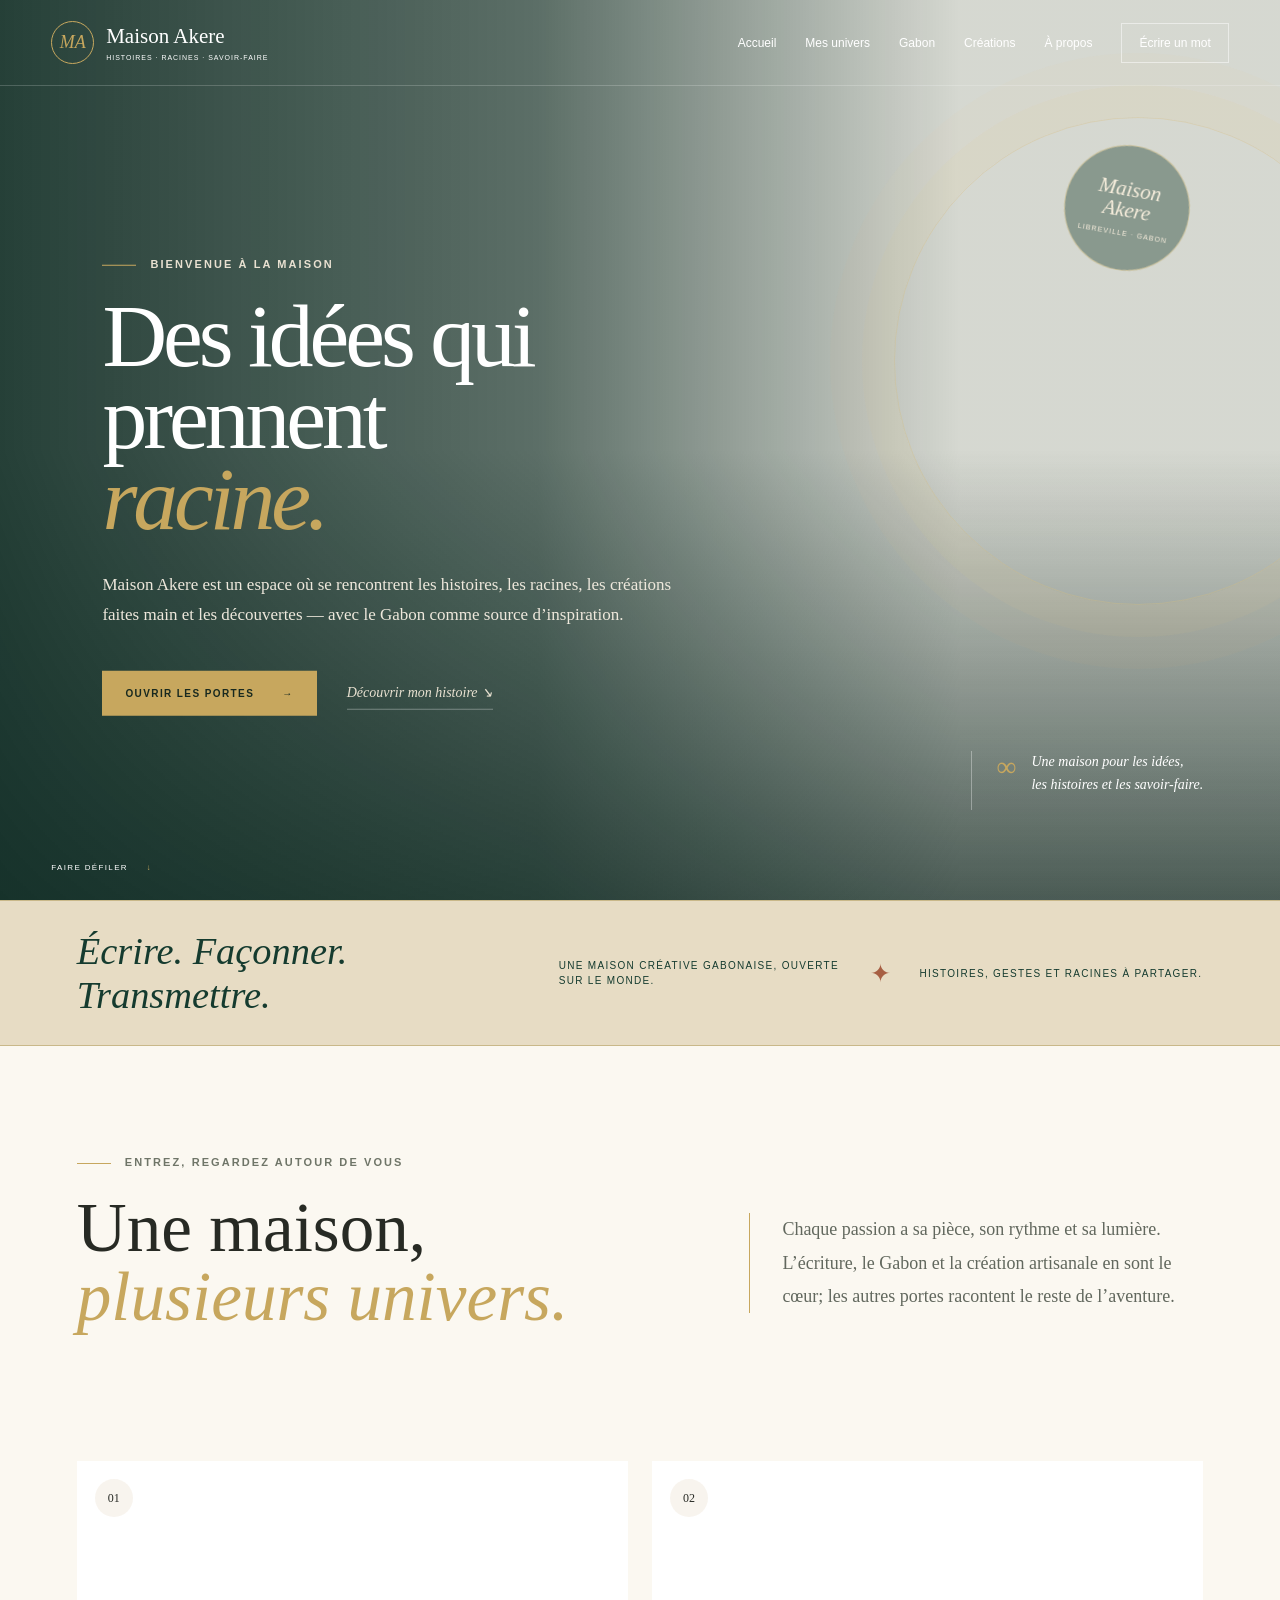
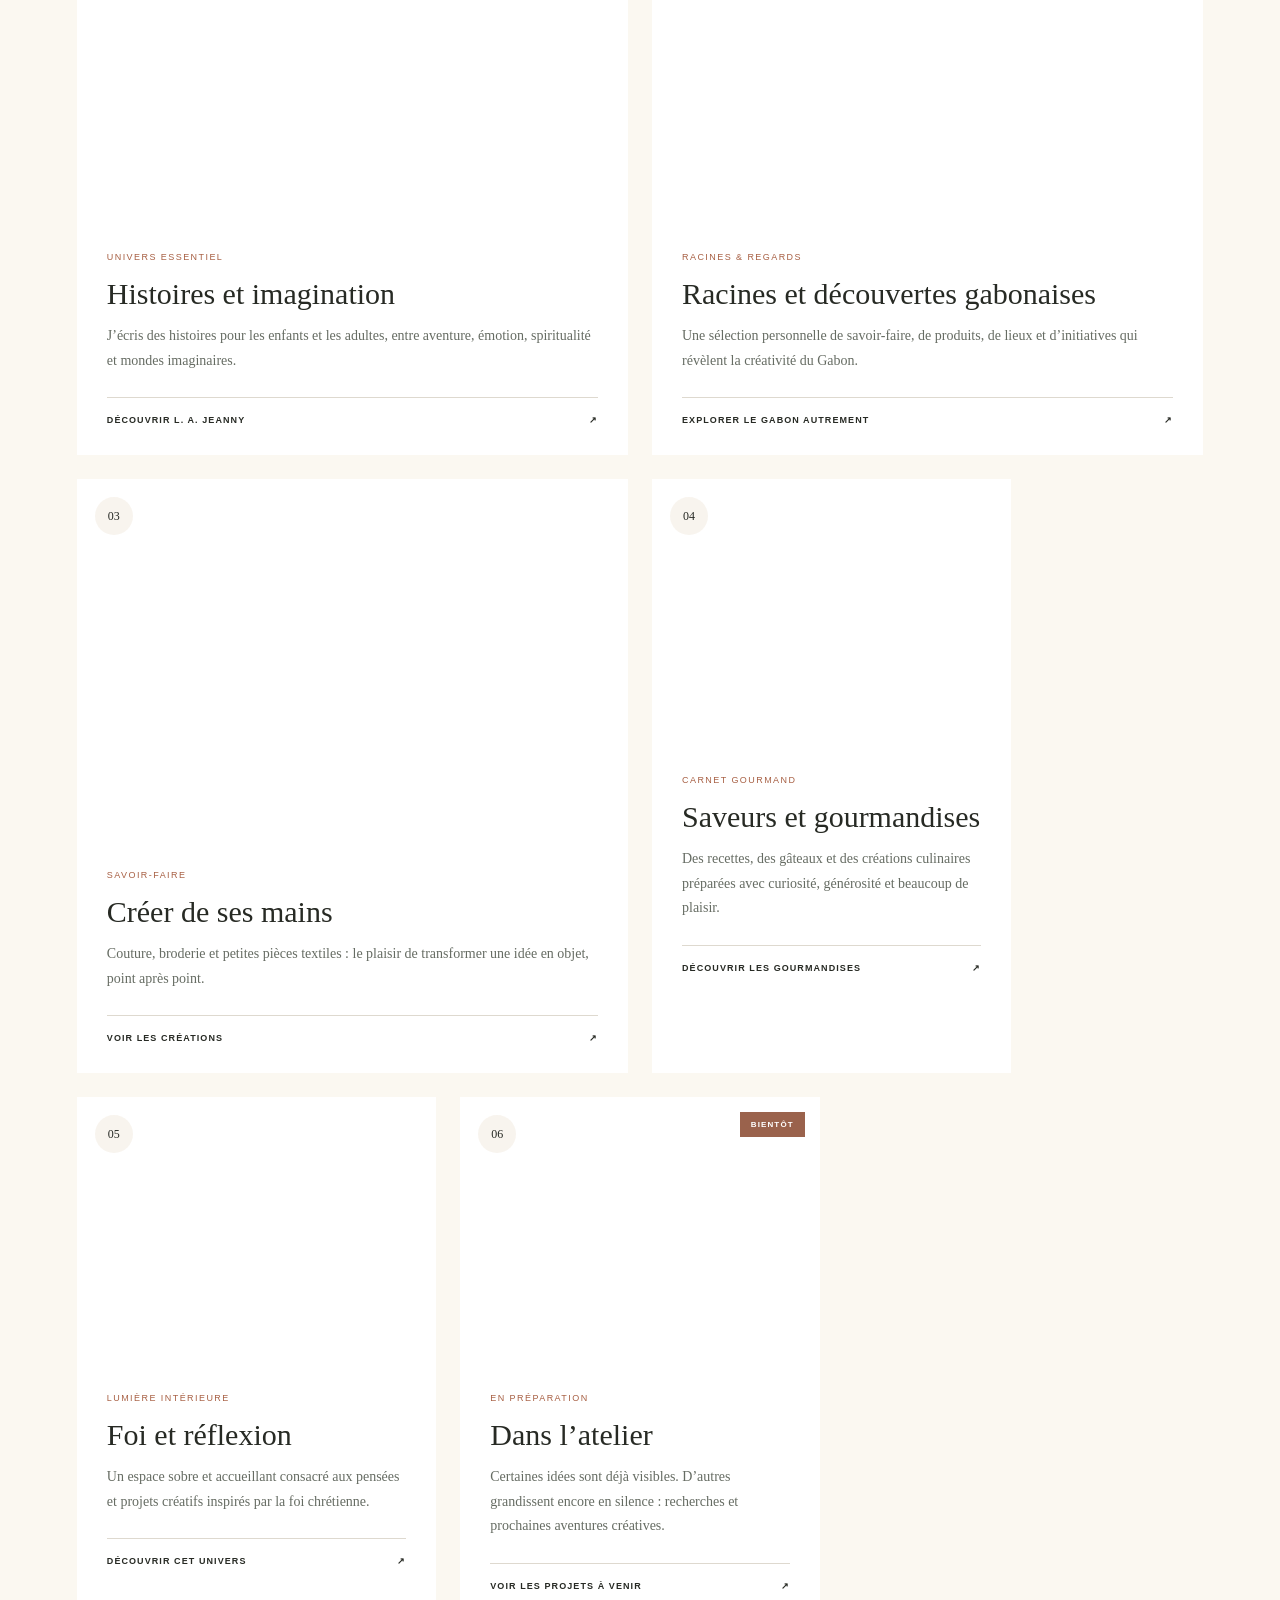
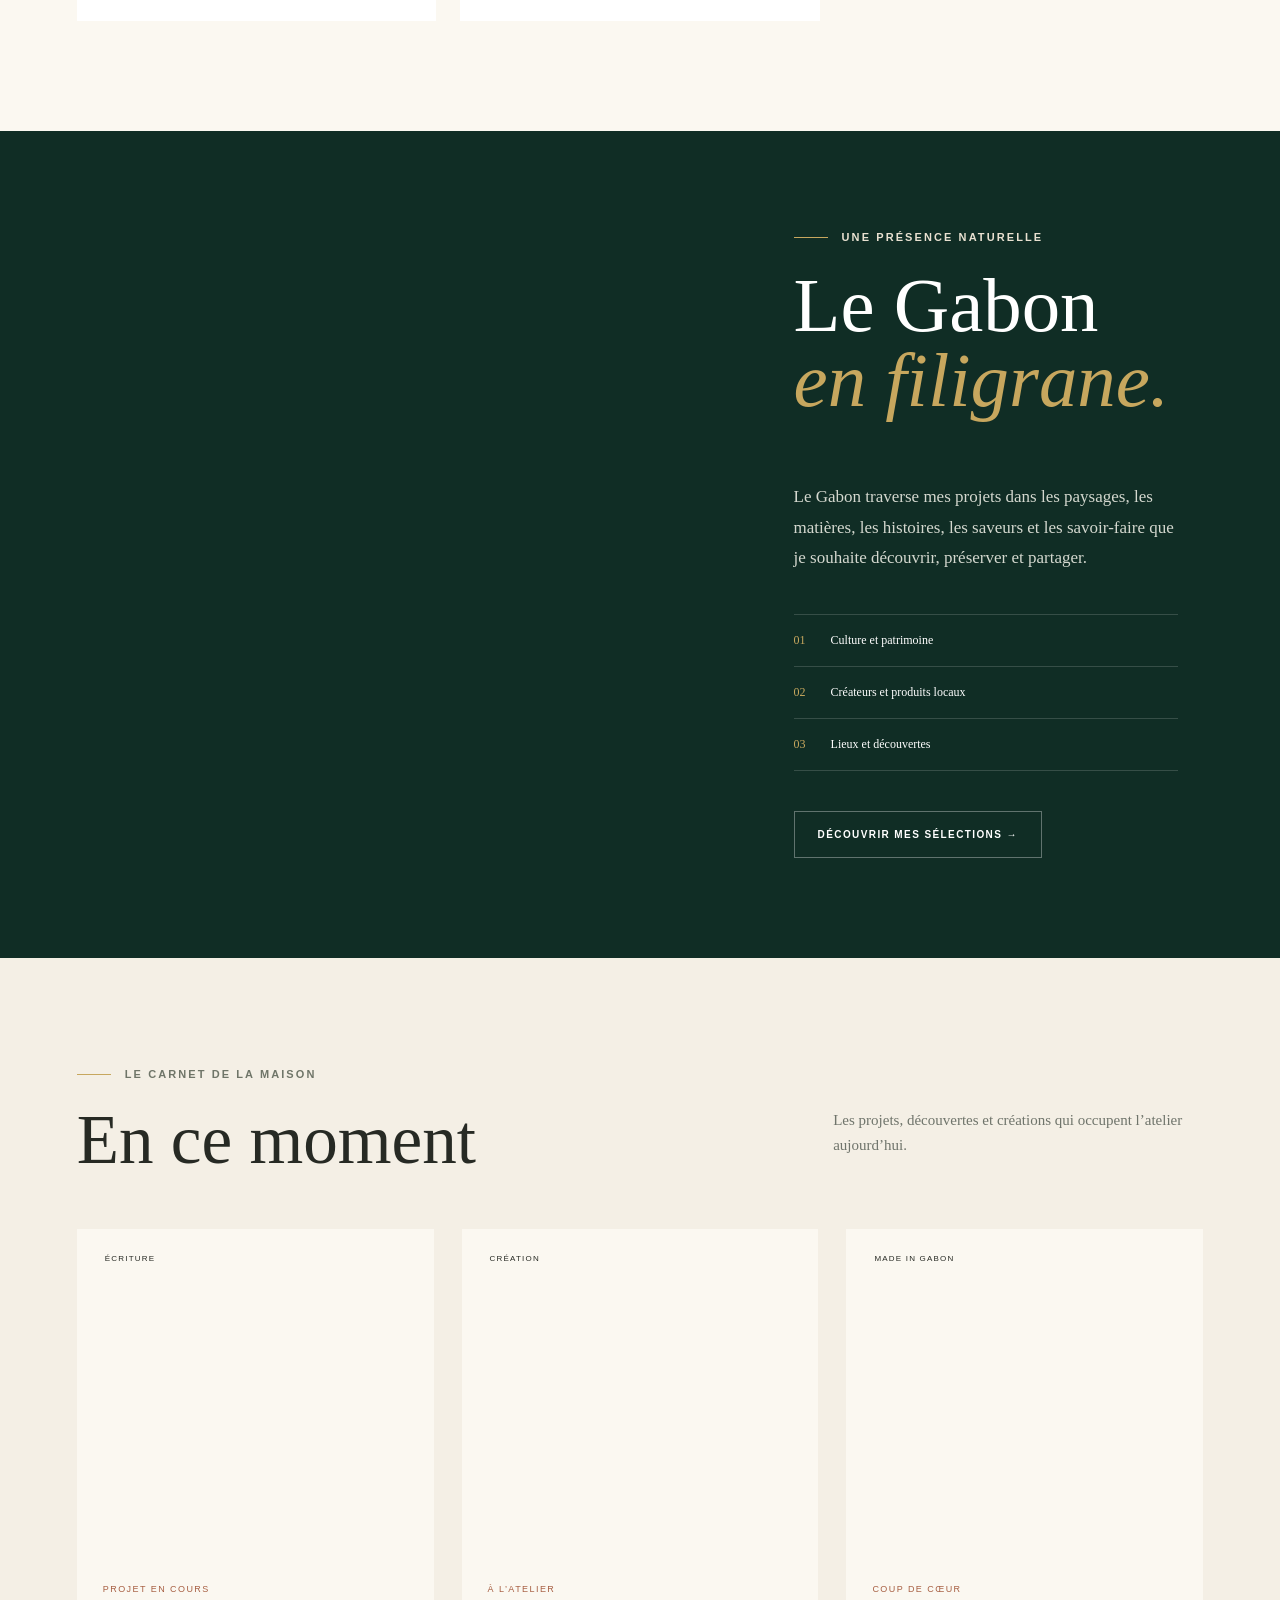
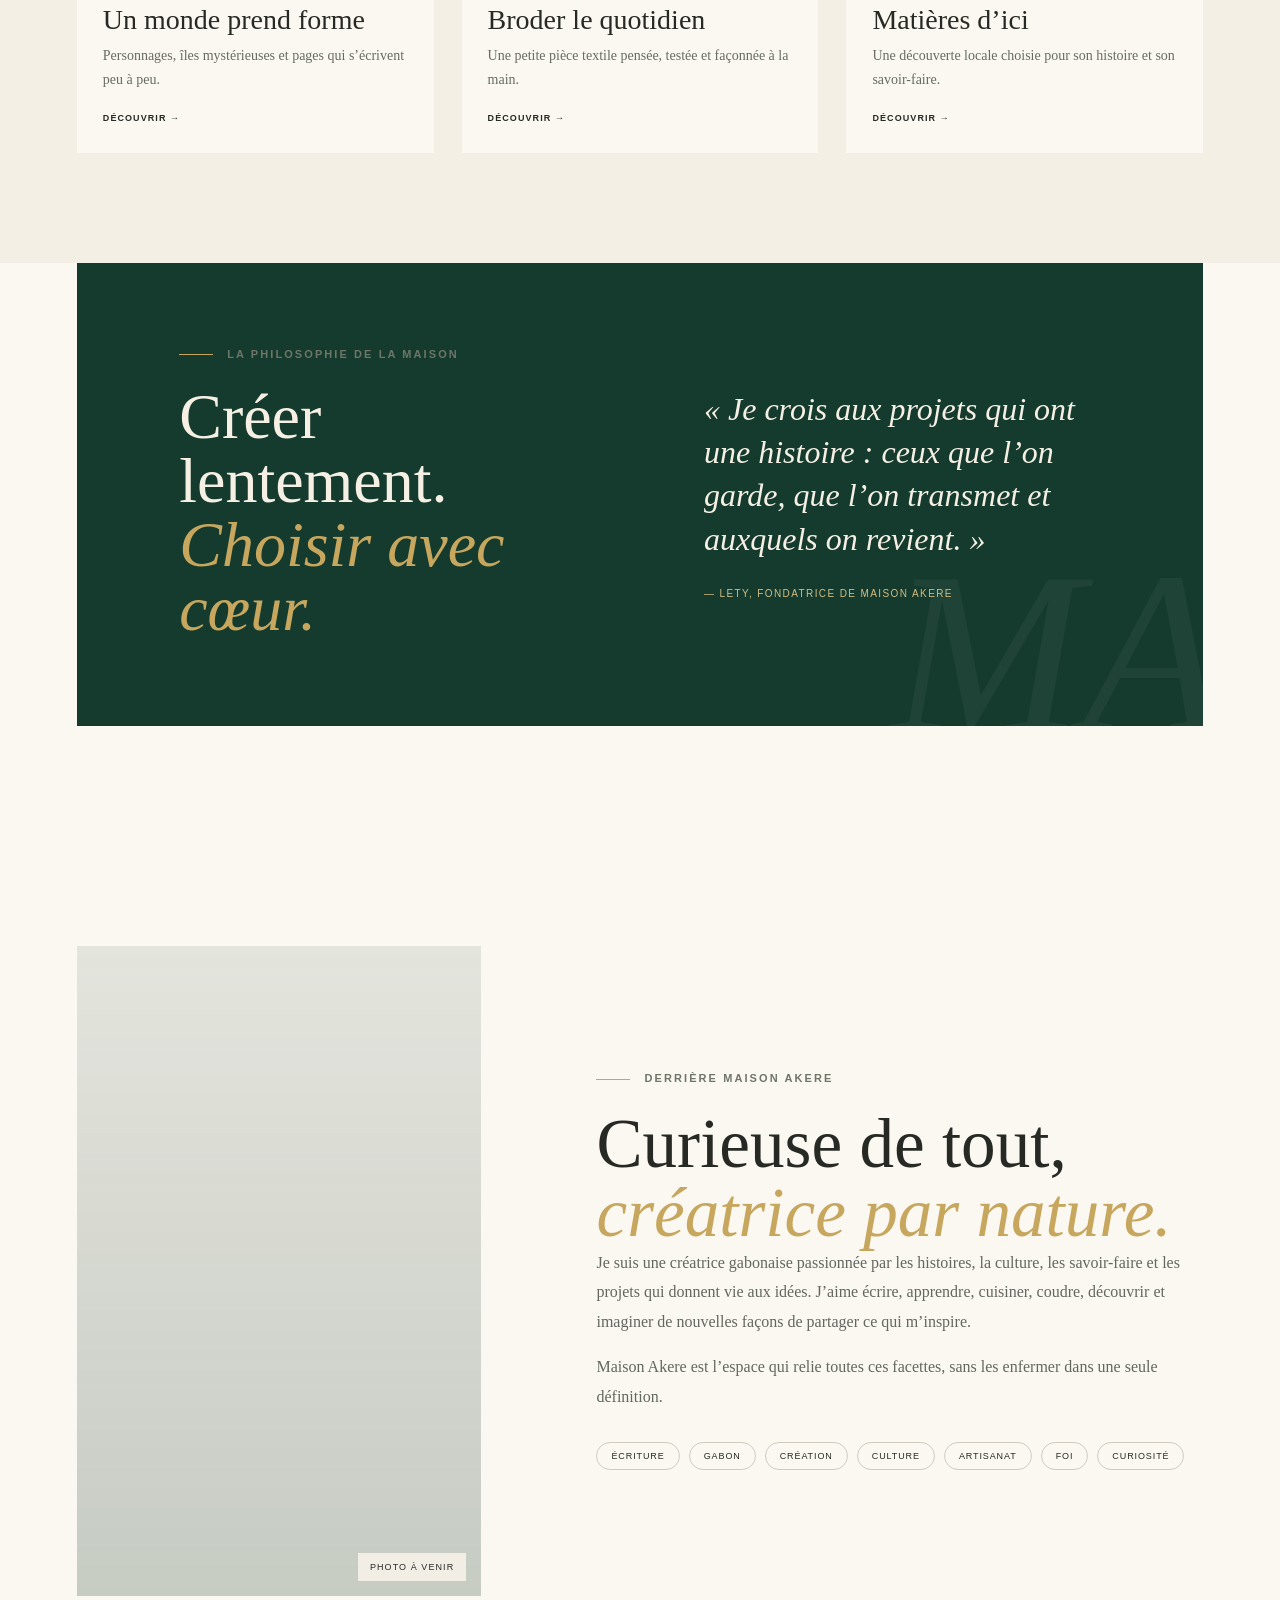
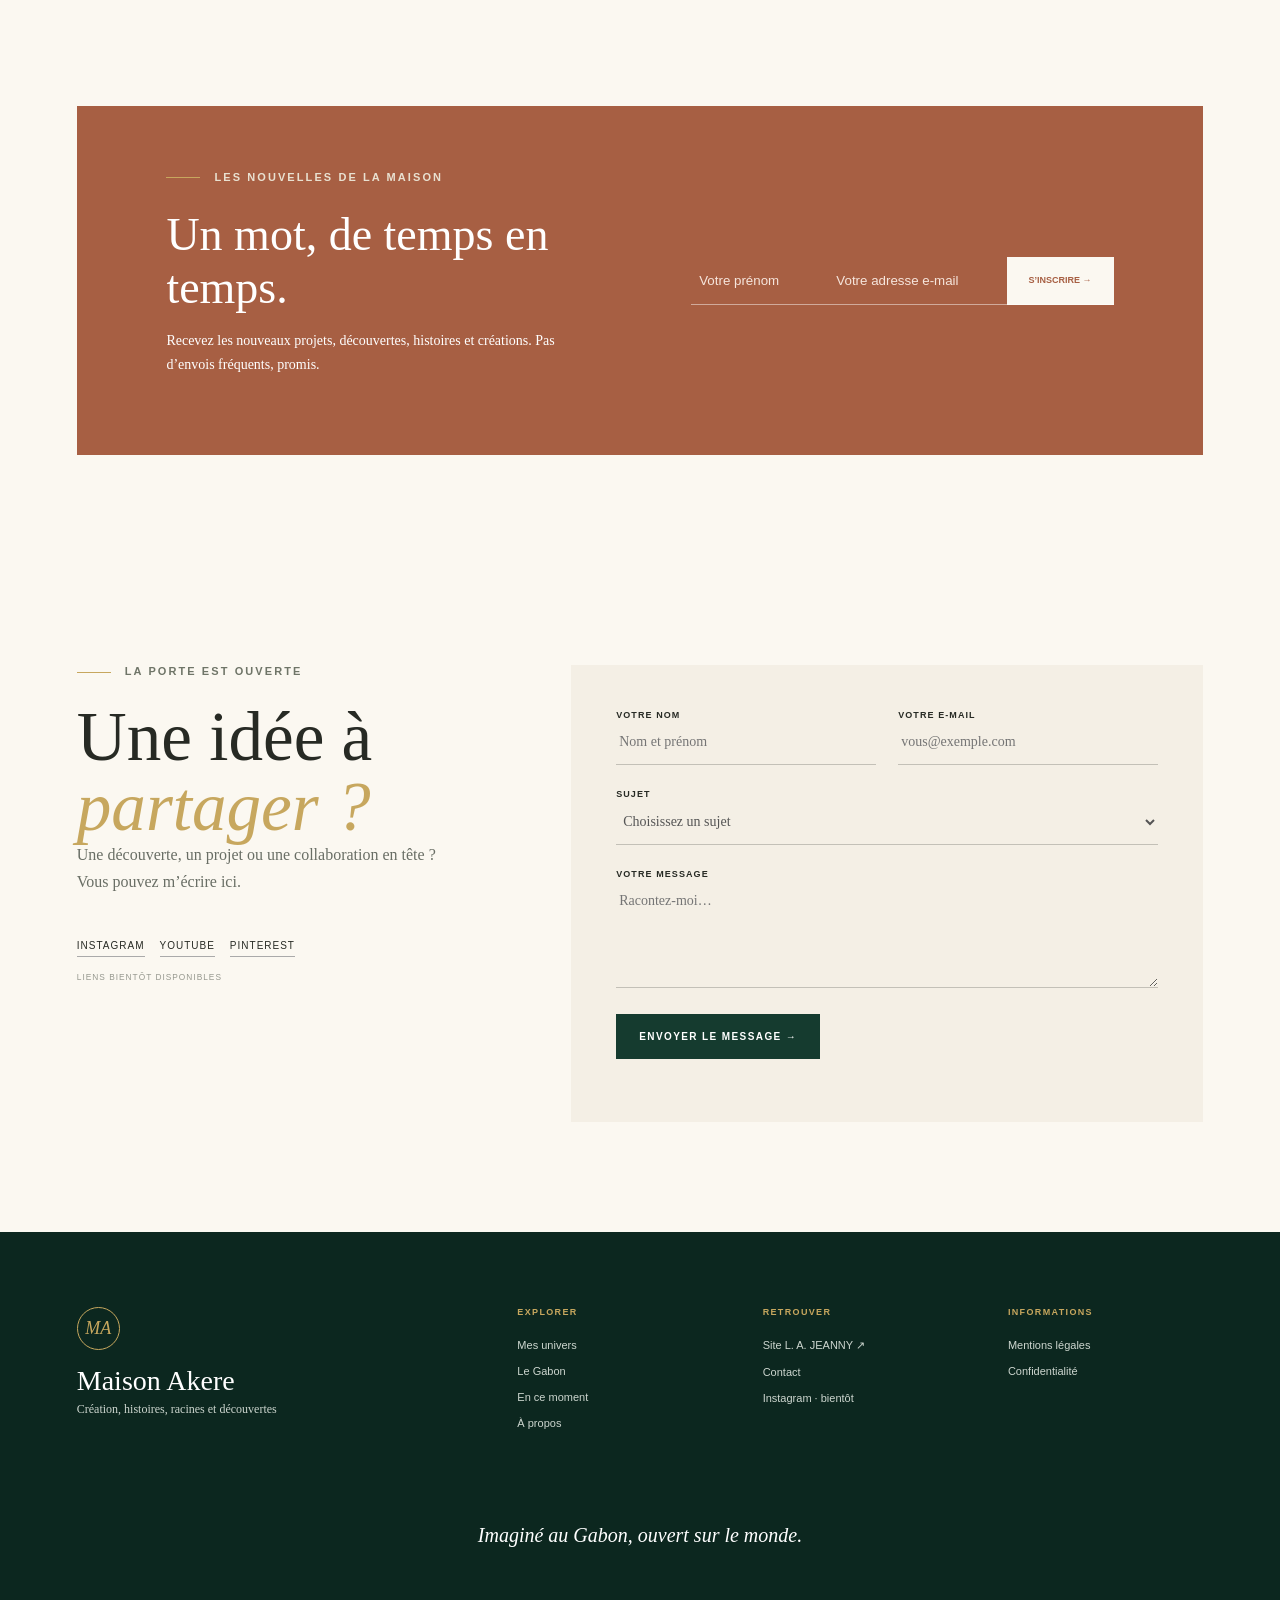
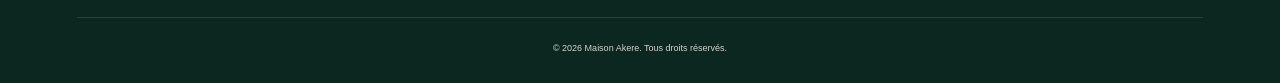
==== commit 3fcc96e6: "Link homepage navigation to individual pages" ====
--- a/index.html
+++ b/index.html
@@ -7,7 +7,7 @@
   <link rel="stylesheet" href="style.css">
 </head>
 <body>
-<header class="site-header"><a class="brand" href="#accueil"><span>MA</span><div><b>Maison Akere</b><small>Histoires · Racines · Savoir-faire</small></div></a><button class="menu" aria-expanded="false">Menu</button><nav><a href="#accueil">Accueil</a><a href="#univers">Mes univers</a><a href="#gabon">Gabon</a><a href="#creations">Créations</a><a href="#apropos">À propos</a><a class="nav-cta" href="#contact">Écrire un mot</a></nav></header>
+<header class="site-header"><a class="brand" href="#accueil"><span>MA</span><div><b>Maison Akere</b><small>Histoires · Racines · Savoir-faire</small></div></a><button class="menu" aria-expanded="false">Menu</button><nav><a href="index.html">Accueil</a><a href="univers.html">Mes univers</a><a href="gabon.html">Gabon</a><a href="creations.html">Créations</a><a href="apropos.html">À propos</a><a class="nav-cta" href="contact.html">Écrire un mot</a></nav></header>
 <main>
 <section class="hero" id="accueil"><div class="hero-image"></div><div class="hero-shade"></div><div class="hero-content"><p class="eyebrow light">Bienvenue à la maison</p><h1>Des idées qui prennent<br><em>racine.</em></h1><p>Maison Akere est un espace où se rencontrent les histoires, les racines, les créations faites main et les découvertes — avec le Gabon comme source d’inspiration.</p><div class="actions"><a class="button gold" href="#univers">Ouvrir les portes <span>→</span></a><a class="text-link light" href="#apropos">Découvrir mon histoire ↘</a></div></div><div class="hero-note"><span>∞</span><p>Une maison pour les idées,<br>les histoires et les savoir-faire.</p></div><div class="hero-stamp" aria-hidden="true"><b>Maison<br>Akere</b><span>Libreville · Gabon</span></div><a href="#univers" class="scroll">Faire défiler <i>↓</i></a></section><section class="manifesto"><p>Écrire. Façonner. Transmettre.</p><span>Une maison créative gabonaise, ouverte sur le monde.</span><i>✦</i><span>Histoires, gestes et racines à partager.</span></section>
 
--- a/style.css
+++ b/style.css
@@ -1 +1,5 @@
 :root{--cream:#f4efe5;--paper:#fbf8f1;--forest:#153b2f;--deep:#102d25;--gold:#c7a75e;--clay:#a75f43;--ink:#272a24}*{box-sizing:border-box}html{scroll-behavior:smooth}body{margin:0;background:var(--paper);color:var(--ink);font-family:"Trebuchet MS",Arial,sans-serif}a{color:inherit;text-decoration:none}h1,h2,h3,p{margin-top:0}h1,h2,h3{font-family:Georgia,serif;font-weight:400}em{color:var(--gold)}.section-pad{padding:110px max(6vw,28px)}.eyebrow{text-transform:uppercase;letter-spacing:.19em;font-size:11px;font-weight:700;margin-bottom:25px;color:#6f7568}.eyebrow:before{content:"";display:inline-block;width:34px;height:1px;background:var(--gold);vertical-align:middle;margin-right:14px}.light{color:#e9e1d1}.site-header{height:86px;padding:0 max(4vw,22px);display:flex;align-items:center;justify-content:space-between;position:absolute;z-index:2;width:100%;color:#fff;border-bottom:1px solid #ffffff30}.brand{display:flex;align-items:center;gap:12px}.brand>span,.footer-brand>span{width:43px;height:43px;border:1px solid var(--gold);border-radius:50%;display:grid;place-items:center;font:italic 18px Georgia;color:var(--gold)}.brand b{display:block;font:21px Georgia}.brand small{display:block;text-transform:uppercase;letter-spacing:.14em;font-size:7px;margin-top:5px}nav{display:flex;align-items:center;gap:29px;font-size:12px}nav a:hover{color:var(--gold)}.nav-cta{border:1px solid #ffffff80;padding:12px 17px}.menu{display:none;background:none;border:0;color:white;text-transform:uppercase;letter-spacing:.1em}.hero{height:min(900px,100vh);min-height:690px;color:white;position:relative;overflow:hidden}.hero-image,.hero-shade{position:absolute;inset:0}.hero-image{background:url('https://images.unsplash.com/photo-1499750310107-5fef28a66643?auto=format&fit=crop&w=2000&q=88') center/cover;transform:scale(1.05);animation:zoom 18s ease-out both}.hero-shade{background:linear-gradient(90deg,#102d25e8 0%,#102d25ad 42%,#102d2528 75%),linear-gradient(0deg,#0b211bb0,transparent 50%)}@keyframes zoom{to{transform:scale(1)}}.hero-content{position:absolute;left:max(8vw,40px);top:50%;transform:translateY(-42%);max-width:720px}.hero h1{font-size:clamp(58px,7vw,104px);line-height:.91;letter-spacing:-.045em;margin-bottom:30px}.hero-content>p:not(.eyebrow){max-width:570px;font:17px/1.8 Georgia;color:#eee8dc}.actions{display:flex;gap:30px;align-items:center;margin-top:40px}.button{display:inline-flex;align-items:center;justify-content:center;gap:28px;padding:17px 23px;text-transform:uppercase;letter-spacing:.14em;font-size:10px;font-weight:700;border:0;cursor:pointer;transition:.25s}.button:hover,.room:hover,.now article:hover{transform:translateY(-4px)}.gold{background:var(--gold);color:#18291f}.text-link{font:italic 14px Georgia;border-bottom:1px solid #ffffff55;padding:8px 0}.hero-note{position:absolute;right:6vw;bottom:90px;border-left:1px solid #ffffff55;padding-left:25px;display:flex;gap:15px}.hero-note span{color:var(--gold);font:28px Georgia}.hero-note p{font:italic 14px/1.6 Georgia}.scroll{position:absolute;left:4vw;bottom:28px;text-transform:uppercase;letter-spacing:.17em;font-size:8px}.scroll i{font-style:normal;margin-left:15px;color:var(--gold)}.intro{display:grid;grid-template-columns:1.2fr 1fr;gap:10vw;align-items:end}.intro h2,.section-head h2,.about h2,.contact h2{font-size:clamp(48px,5.4vw,80px);line-height:1;margin:0}.lead{font:18px/1.85 Georgia;color:#62685e;border-left:1px solid var(--gold);padding-left:32px}.rooms{padding-top:20px;display:grid;grid-template-columns:repeat(6,1fr);gap:24px}.room{grid-column:span 2;background:#fff;overflow:hidden;transition:.35s}.room.featured{grid-column:span 3}.room-img{height:260px;background-size:cover;background-position:center;position:relative;filter:saturate(.78)}.featured .room-img{height:355px}.writing{background-image:url('https://images.unsplash.com/photo-1455390582262-044cdead277a?auto=format&fit=crop&w=1200&q=85')}.roots{background-image:url('https://images.unsplash.com/photo-1516690561799-46d8f74f9abf?auto=format&fit=crop&w=1200&q=85')}.craft{background-image:url('https://images.unsplash.com/photo-1558618666-fcd25c85cd64?auto=format&fit=crop&w=1200&q=85')}.cake{background-image:url('https://images.unsplash.com/photo-1486427944299-d1955d23e34d?auto=format&fit=crop&w=1000&q=85')}.faith{background-image:url('https://images.unsplash.com/photo-1500534623283-312aade485b7?auto=format&fit=crop&w=1000&q=85')}.workshop{background-image:url('https://images.unsplash.com/photo-1518005020951-eccb494ad742?auto=format&fit=crop&w=1000&q=85')}.room-img>span{position:absolute;top:18px;left:18px;background:#f8f3e9dc;width:38px;height:38px;border-radius:50%;display:grid;place-items:center;font:12px Georgia}.room-img>b{position:absolute;right:15px;top:15px;background:var(--clay);color:white;padding:8px 11px;text-transform:uppercase;font-size:8px;letter-spacing:.14em}.room-copy{padding:30px}.room-copy small,.now article>small{color:var(--clay);text-transform:uppercase;letter-spacing:.16em;font-size:9px}.room-copy h3{font-size:30px;margin:13px 0}.room-copy p,.now article p{font:14px/1.75 Georgia;color:#666c63}.room-copy a{display:flex;justify-content:space-between;border-top:1px solid #ded9cf;margin-top:24px;padding-top:17px;text-transform:uppercase;letter-spacing:.12em;font-size:9px;font-weight:700}.gabon{display:grid;grid-template-columns:1.08fr .92fr;min-height:760px;background:var(--deep);color:white}.gabon-photo{background:url('https://images.unsplash.com/photo-1516026672322-bc52d61a55d5?auto=format&fit=crop&w=1400&q=88') center/cover;filter:saturate(.72)}.gabon-copy{padding:100px 8vw}.gabon h2{font-size:clamp(58px,6vw,88px);line-height:.98}.gabon-copy>p:not(.eyebrow){font:17px/1.8 Georgia;color:#d4d8cf}.gabon-list{margin:40px 0}.gabon-list span{display:flex;gap:25px;padding:18px 0;border-top:1px solid #ffffff28;color:var(--gold);font:12px Georgia}.gabon-list span:last-child{border-bottom:1px solid #ffffff28}.gabon-list b{color:white;font-weight:400}.outline{border:1px solid #ffffff55;color:#fff}.now{background:var(--cream)}.section-head{display:flex;justify-content:space-between;align-items:end;margin-bottom:55px}.section-head>p{max-width:370px;font:15px/1.7 Georgia;color:#6f746b}.now-grid{display:grid;grid-template-columns:repeat(3,1fr);gap:28px}.now article{background:var(--paper);padding-bottom:28px;transition:.35s}.now-img{height:330px;background-size:cover;background-position:center;position:relative}.now-img span{position:absolute;top:16px;left:16px;background:var(--paper);padding:9px 12px;text-transform:uppercase;letter-spacing:.15em;font-size:8px}.book{background-image:url('https://images.unsplash.com/photo-1516979187457-637abb4f9353?auto=format&fit=crop&w=1000&q=85')}.stitch{background-image:url('https://images.unsplash.com/photo-1584661156681-540e80a161d3?auto=format&fit=crop&w=1000&q=85')}.local{background-image:url('https://images.unsplash.com/photo-1590736969955-71cc94901144?auto=format&fit=crop&w=1000&q=85')}.now article>*:not(.now-img){margin-left:26px;margin-right:26px}.now article>small{display:block;margin-top:25px}.now article h3{font-size:28px;margin-top:10px;margin-bottom:8px}.now article a{text-transform:uppercase;letter-spacing:.12em;font-size:9px;font-weight:bold}.about{display:grid;grid-template-columns:.8fr 1.2fr;gap:9vw;align-items:center}.portrait{height:650px;background:linear-gradient(#17382b1a,#17382b3b),url('https://images.unsplash.com/photo-1499209974431-9dddcece7f88?auto=format&fit=crop&w=1100&q=85') center/cover;position:relative}.portrait span{position:absolute;bottom:15px;right:15px;background:#f8f4ebdd;padding:9px 12px;font-size:9px;text-transform:uppercase;letter-spacing:.12em}.about-copy>p:not(.eyebrow){font:16px/1.85 Georgia;color:#62675f}.tags{display:flex;flex-wrap:wrap;gap:9px;margin-top:30px}.tags span{border:1px solid #cfcbbf;border-radius:20px;padding:8px 14px;font-size:9px;text-transform:uppercase;letter-spacing:.1em}.newsletter{margin:0 6vw 100px;background:var(--clay);color:white;padding:65px 7vw;display:grid;grid-template-columns:1fr 1fr;gap:8vw;align-items:center}.newsletter h2{font-size:46px;margin-bottom:15px}.newsletter p:not(.eyebrow){font:14px/1.7 Georgia}.newsletter form{display:grid;grid-template-columns:1fr 1.3fr auto}.newsletter input,.newsletter button{border:0;border-bottom:1px solid #ffffff77;background:transparent;color:white;padding:16px 8px;min-width:0}.newsletter input::placeholder{color:#f6e5dc}.newsletter button{background:var(--paper);color:var(--clay);padding:16px 22px;text-transform:uppercase;font-size:9px;font-weight:bold}.contact{display:grid;grid-template-columns:.75fr 1.25fr;gap:9vw}.contact>div>p:not(.eyebrow){font:16px/1.7 Georgia;color:#696e65}.socials{display:flex;gap:15px;flex-wrap:wrap;margin-top:45px;font-size:10px;text-transform:uppercase;letter-spacing:.1em}.socials span{border-bottom:1px solid #aaa;padding-bottom:5px}.socials small{width:100%;color:#96988f}.contact-form{background:var(--cream);padding:45px}.contact-form>div{display:grid;grid-template-columns:1fr 1fr;gap:22px}.contact-form label{display:block;text-transform:uppercase;letter-spacing:.12em;font-size:9px;font-weight:bold;margin-bottom:24px}.contact-form input,.contact-form select,.contact-form textarea{width:100%;border:0;border-bottom:1px solid #c3c0b7;background:transparent;padding:14px 3px;font:14px Georgia;color:#555;outline:none}.contact-form textarea{resize:vertical}.dark{background:var(--forest);color:white}.notice{font:13px/1.5 Georgia;color:var(--forest);margin-top:18px}footer{background:#0c271f;color:#cdd6cf;padding:75px 6vw 30px;display:grid;grid-template-columns:2fr repeat(3,1fr);gap:50px}footer>div:not(.footer-brand){display:flex;flex-direction:column;gap:14px;font-size:11px}footer b{text-transform:uppercase;letter-spacing:.15em;color:var(--gold);font-size:9px;margin-bottom:8px}.footer-brand h3{font-size:28px;color:white;margin:15px 0 5px}.footer-brand p{font:12px Georgia}.signature{grid-column:1/-1;text-align:center;font:italic 20px Georgia;color:white;margin:45px 0 20px}.copyright{grid-column:1/-1;text-align:center;border-top:1px solid #ffffff1f;padding-top:25px;font-size:9px}@media(max-width:900px){nav{display:none;position:absolute;top:86px;left:0;right:0;background:var(--deep);padding:25px;flex-direction:column;align-items:flex-start}nav.open{display:flex}.menu{display:block}.hero-note{display:none}.intro,.gabon,.about,.contact,.newsletter{grid-template-columns:1fr}.rooms{grid-template-columns:1fr 1fr}.room,.room.featured{grid-column:span 1}.now-grid{grid-template-columns:1fr}.gabon-photo{min-height:520px}.portrait{height:540px}.newsletter{gap:30px}footer{grid-template-columns:1fr 1fr}.footer-brand{grid-column:1/-1}}@media(max-width:600px){.section-pad{padding:80px 22px}.brand small{display:none}.hero-content{left:22px;right:22px}.hero h1{font-size:56px}.hero-content>p:not(.eyebrow){font-size:15px}.actions{align-items:flex-start;flex-direction:column;gap:16px}.rooms{grid-template-columns:1fr;padding-top:0}.featured .room-img,.room-img{height:300px}.intro{gap:35px}.gabon-copy{padding:75px 22px}.gabon-photo{min-height:400px}.newsletter{margin:0;padding:60px 22px}.newsletter form{grid-template-columns:1fr}.contact-form{padding:28px 20px}.contact-form>div{grid-template-columns:1fr;gap:0}footer{grid-template-columns:1fr;padding:65px 22px 30px}.footer-brand{grid-column:auto}.signature{margin-top:20px}.scroll{display:none}}
+
+.hero:before{content:"";position:absolute;z-index:1;right:-8vw;top:13%;width:38vw;height:38vw;border:1px solid #d8bd7b55;border-radius:50%;box-shadow:0 0 0 32px #d8bd7b12,0 0 0 64px #d8bd7b0b}.hero-content,.hero-note,.hero-stamp,.scroll{z-index:2}.hero-stamp{position:absolute;right:7vw;top:145px;width:126px;height:126px;border-radius:50%;border:1px solid #e7d4a4b0;display:grid;place-content:center;text-align:center;color:#f7eedc;transform:rotate(10deg);background:#173b2b66;backdrop-filter:blur(4px)}.hero-stamp b{font:italic 21px/1.02 Georgia}.hero-stamp span{font-size:7px;text-transform:uppercase;letter-spacing:.16em;margin-top:9px}.manifesto{display:grid;grid-template-columns:1.6fr 1fr auto 1fr;gap:28px;align-items:center;padding:28px max(6vw,28px);background:#e7dcc4;color:var(--forest);border-top:1px solid #c9b889;border-bottom:1px solid #c9b889}.manifesto p{margin:0;font:italic clamp(22px,3vw,42px) Georgia}.manifesto span{font-size:10px;line-height:1.5;text-transform:uppercase;letter-spacing:.13em}.manifesto i{font-style:normal;color:var(--clay);font-size:25px}.atelier-note{background:var(--forest);color:#f6f0e4;margin:0 6vw 110px;padding:85px 8vw;display:grid;grid-template-columns:1fr 1fr;gap:10vw;align-items:center;position:relative;overflow:hidden}.atelier-note:after{content:"MA";position:absolute;right:-20px;bottom:-60px;font:italic 230px Georgia;color:#ffffff0b}.atelier-note h2{font-size:clamp(43px,5vw,70px);line-height:1;margin:0}.atelier-note blockquote{margin:0;font:italic clamp(22px,2.5vw,35px)/1.35 Georgia;position:relative;z-index:1}.atelier-note blockquote small{display:block;margin-top:25px;font:10px/1.5 "Trebuchet MS",Arial;text-transform:uppercase;letter-spacing:.14em;color:#d4bd81}@media(max-width:900px){.hero-stamp{display:none}.manifesto{grid-template-columns:1fr 1fr}.manifesto p{grid-column:1/-1}.atelier-note{grid-template-columns:1fr;gap:45px}}@media(max-width:600px){.manifesto{padding:28px 22px;gap:15px}.manifesto span{font-size:8px}.atelier-note{margin:0 0 80px;padding:65px 22px}.atelier-note blockquote{font-size:24px}}
+/* Animations et navigation fluide */
+.scroll-progress{position:fixed;z-index:100;inset:0 auto auto 0;width:100%;height:3px;background:linear-gradient(90deg,#c7a75e,#e9d59b);transform:scaleX(0);transform-origin:left;box-shadow:0 1px 12px #c7a75e88}.site-header{transition:background .35s ease,backdrop-filter .35s ease,box-shadow .35s ease}.site-header.is-scrolled{position:fixed;background:#102d25e8;backdrop-filter:blur(15px);box-shadow:0 8px 30px #081a1455}.back-to-top{position:fixed;right:24px;bottom:24px;z-index:30;width:46px;height:46px;border:1px solid #c7a75e;background:#153b2fe8;color:#f8f0dd;border-radius:50%;font:24px Georgia;cursor:pointer;opacity:0;transform:translateY(16px);pointer-events:none;transition:opacity .3s ease,transform .3s ease,background .3s ease}.back-to-top:hover{background:#c7a75e;color:#153b2f}.back-to-top.is-visible{opacity:1;transform:none;pointer-events:auto}.hero-image{transform:translate(var(--mouse-x,0),var(--mouse-y,0)) scale(1.05);transition:transform .65s cubic-bezier(.2,.7,.2,1)}.reveal-item{opacity:0;transform:translateY(34px);transition:opacity .8s ease,transform .9s cubic-bezier(.16,1,.3,1);transition-delay:var(--reveal-delay,0ms)}.reveal-item.in-view{opacity:1;transform:none}.room.reveal-item{transform:translateY(38px) scale(.985)}.room.reveal-item.in-view{transform:none}.gabon-photo.reveal-item{transform:scale(.96)}.gabon-photo.reveal-item.in-view{transform:scale(1)}@media(max-width:600px){.back-to-top{right:15px;bottom:15px;width:42px;height:42px}}@media(prefers-reduced-motion:reduce){.reveal-item{opacity:1;transform:none;transition:none}.hero-image{transform:scale(1.05)}}
